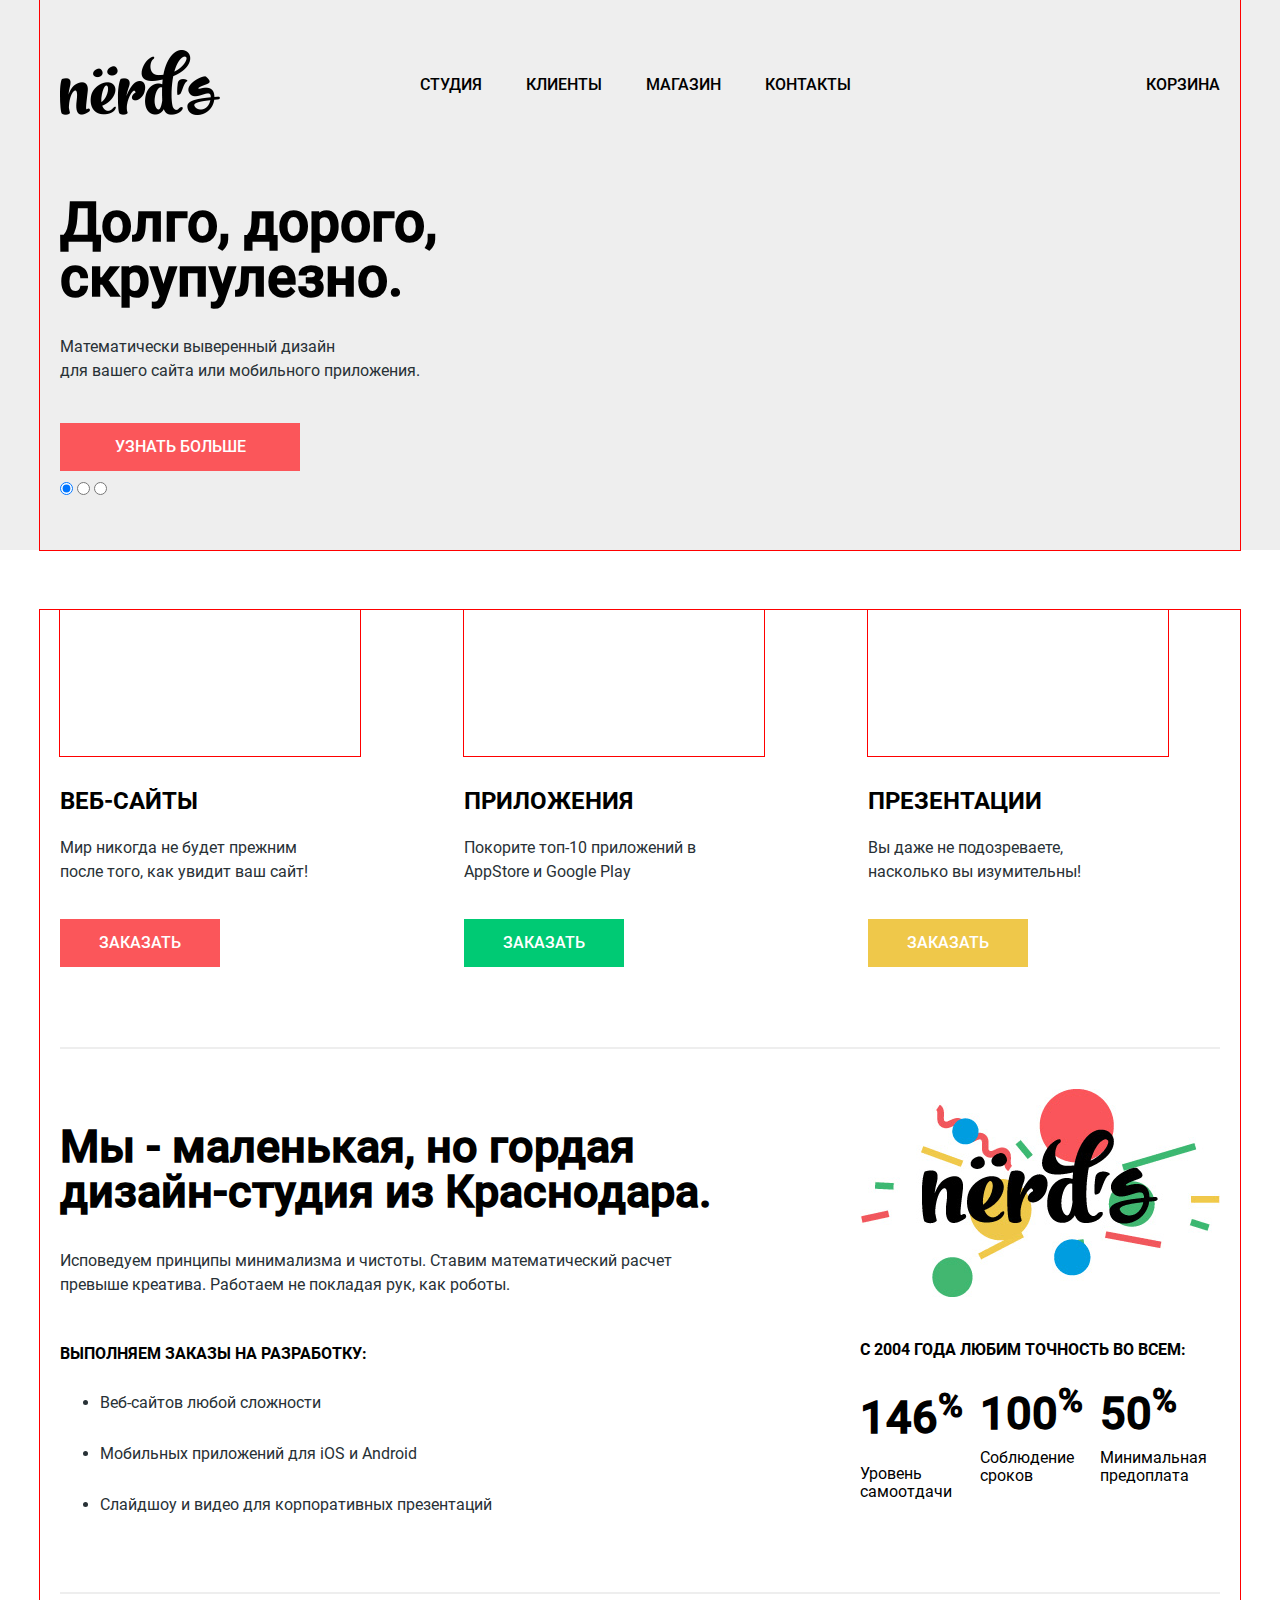
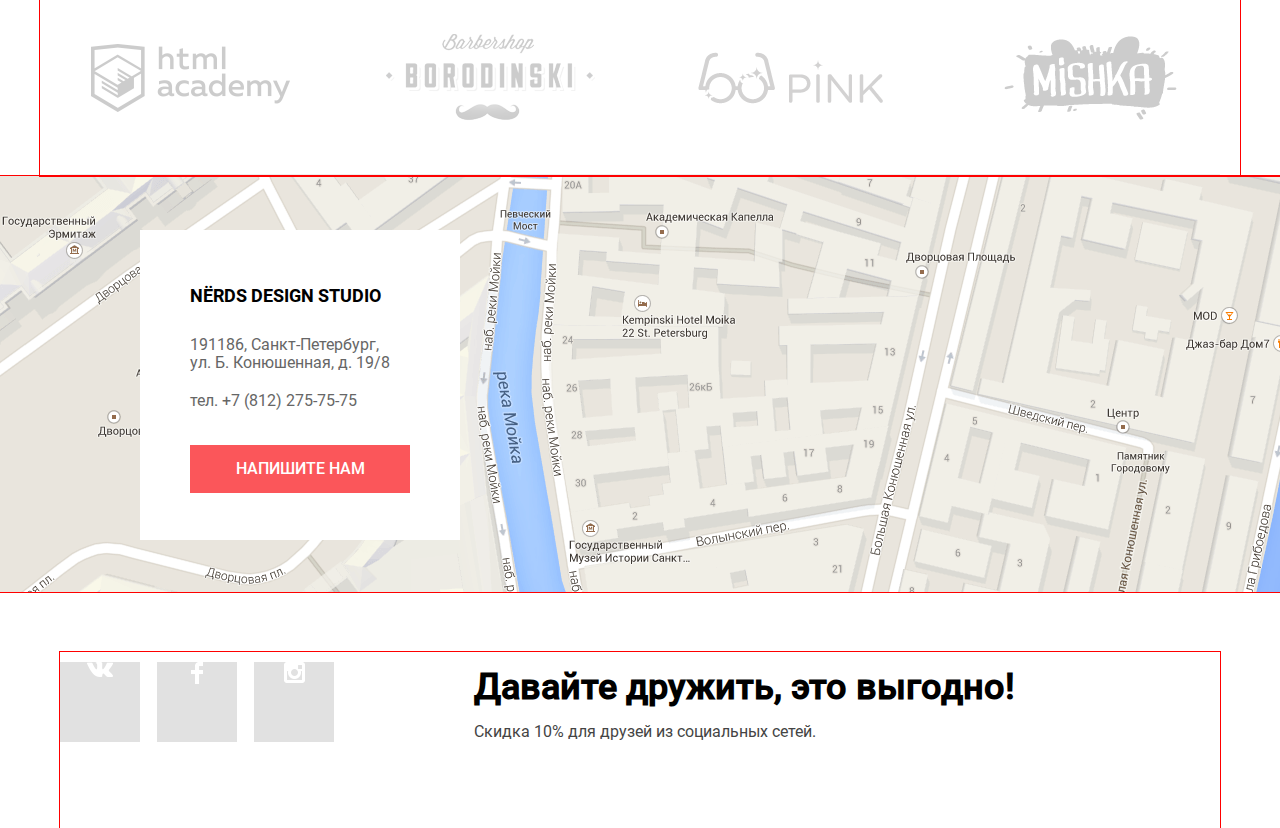
==== index.html @ b90c9522 "Normalize.css was added" ====
<!DOCTYPE html>
<html lang="ru">
    <head>
        <meta charset="UTF-8">
        <title>Nerds</title>
        <link href="css/normalize.css" rel="stylesheet">
        <link href="css/style.css" rel="stylesheet">
    </head>
    <body>
        <header>
            <div class="container">
                <div class="header-top clearfix">
                    <div class="main-page-link">
                        <a href="index.html" class="to-main-page">
                            <img src="img/nerds-logo.png" alt="Nerds" width="160" height="65">
                        </a>
                    </div>
                    <nav class="main-menu">
                        <ul>
                            <li>
                                <a href="#">Студия</a>
                            </li>
                            <li>
                                <a href="#">Клиенты</a>
                            </li>
                            <li>
                                <a href="catalog.html">Магазин</a>
                            </li>
                            <li>
                                <a href="#">Контакты</a>
                            </li>
                        </ul>
                    </nav>
                    <div class="basket">
                        <a href="#">Корзина</a>
                    </div>
                </div>
                <div class="promo-slide clearfix">
                    <div class="slide1">
                        <div class="slide-information">
                            <h1>Долго, дорого, скрупулезно.</h1>
                            <p class="slide-description">Математически выверенный дизайн<br>
                                для вашего сайта или мобильного приложения.</p>
                            <a class="btn btn-red" href="#">Узнать больше</a>
                        </div>
                        <div class="slide-image"></div>
                    </div>
                    <div class="slide2" style="display: none">
                        <div class="slide-information">
                            <h1>Любим математику как никто другой.</h1>
                            <p class="slide-description">Никакого креатива, только математические формулы для расчета
                                идеальных пропорций.</p>
                            <a class="btn btn-red" href="#">Узнать больше</a>
                        </div>
                        <div class="slide-image"></div>
                    </div>
                    <div class="slide3" style="display: none">
                        <div class="slide-information">
                            <h1>Только ночь, только хардкор</h1>
                            <p class="slide-description">Работать днем, как все? Мы против этого. Ближе к полуночи
                                работа только начинается.</p>
                            <a class="btn btn-red" href="#">Узнать больше</a>
                        </div>
                        <div class="slide-image"></div>
                    </div>
                    <div class="slider-toggler">
                        <input type="radio" id="slide1" checked>
                        <input type="radio" id="slide2">
                        <input type="radio" id="slide3">
                        <label for="slide1"></label>
                        <label for="slide2"></label>
                        <label for="slide3"></label>
                    </div>
                </div>
            </div>
        </header>
        <main>
            <div class="container">
                <section class="features">
                    <div class="feature-item">
                        <div class="feature-item-image"></div>
                        <h2>Веб-сайты</h2>
                        <p class="feature-item-description">Мир никогда не будет прежним<br>после того,
                            как увидит ваш сайт!</p>
                        <a class="btn btn-red" href="#">Заказать</a>
                    </div>
                    <div class="feature-item">
                        <div class="feature-item-image"></div>
                        <h2>Приложения</h2>
                        <p class="feature-item-description">Покорите топ-10 приложений в AppStore и Google Play</p>
                        <a class="btn btn-green" href="#">Заказать</a>
                    </div>
                    <div class="feature-item">
                        <div class="feature-item-image"></div>
                        <h2>Презентации</h2>
                        <p class="feature-item-description">Вы даже не подозреваете, <br>насколько вы изумительны!</p>
                        <a class="btn btn-yellow" href="#">Заказать</a>
                    </div>
                </section>
                <div class="about-us clearfix">
                    <div class="about-us-left">
                        <h1 class="about-us-main">Мы - маленькая, но гордая дизайн-студия из Краснодара.</h1>
                        <p class="about-us-features">Исповедуем принципы минимализма и чистоты.
                        Ставим математический расчет превыше креатива. Работаем не покладая рук, как роботы.</p>
                        <h3>Выполняем заказы на разработку:</h3>
                        <ul class="about-us-orders">
                            <li>Веб-сайтов любой сложности</li>
                            <li>Мобильных приложений для iOS и Android</li>
                            <li>Слайдшоу и видео для корпоративных презентаций</li>
                        </ul>
                    </div>
                    <div class="about-us-right">
                        <div class="about-us-logo">
                            <img src="img/nerds-illustration.png" width="360" height="208">
                        </div>
                        <h3>С 2004 года любим точность во всем:</h3>
                        <section class="about-us-stats">
                            <div class="about-us-power">
                                <h1>146<sup>%</sup></h1>
                                <p>Уровень самоотдачи</p>
                            </div
                            ><div class="about-us-due">
                                <h1>100<sup>%</sup></h1>
                                <p>Соблюдение сроков</p>
                            </div
                            ><div class="about-us-prepayment">
                                <h1>50<sup>%</sup></h1>
                                <p>Минимальная предоплата</p>
                            </div>
                        </section>
                    </div>
                </div>
                <div class="our-projects">
                    <div class="our-projects-item our-project-htmlacademy">
                        <a href="https://htmlacademy.ru"><img src="img/projects/logo-1.png" width="199" height="68"></a>
                    </div
                    ><div class="our-projects-item our-project-barbershop">
                        <a href="https://vidtv.github.io/barbershop/"><img src="img/projects/logo-2.png" width="209" height="87"></a>
                    </div
                    ><div class="our-projects-item our-project-pink">
                        <a href="#"><img src="img/projects/logo-3.png" width="185" height="52"></a>
                    </div
                    ><div class="our-projects-item our-project-mishka">
                        <a href="#"><img src="img/projects/logo-4.png" width="173" height="84"></a>
                    </div>
                </div>
            </div>
            <div class="contacts container">
                <div class="container">
                    <article class="contacts-list">
                        <h3>Nёrds design studio</h3>
                        <p class="contacts-address">191186, Санкт-Петербург, <br>ул. Б. Конюшенная, д. 19/8</p>
                        <p class="contacts-phone">тел. +7 (812) 275-75-75</p>
                        <a class="btn btn-red" href="#">Напишите нам</a>
                    </article>
                </div>
            </div>
        </main>
        <footer class="social-media clearfix container">
                <section class="social-media-buttons">
                    <a class="social-media-network social-vk" href="#"><img src="img/icons/vk-icon.png" width="26" height="15"></a>
                    <a class="social-media-network social-facebook" href="#"><img src="img/icons/fb-icon.png" width="12" height="22"></a>
                    <a class="social-media-network social-instagram" href="#"><img src="img/icons/insta-icon.png" width="21" height="21"></a>
                </section>
                <div class="social-media-friends">
                    <h1>Давайте дружить, это выгодно!</h1>
                    <p class="social-media-discount">Скидка 10% для друзей из социальных сетей.</p>
                </div>
        </footer>
        <!--  всплывающее окно с формой отправки обратной связи -->
        <div class="write-us-block" style="display: none;">
            <header class="clearfix">
                <h1>Напишите нам</h1>
                <div class="write-us-block-close"></div>
            </header>
            <form class="write-us-form">
                <div class="write-us-block-name">
                    <label for="name">Ваше имя:<br><input type="text" id="name" placeholder="Представьтесь, пожалуйста"></label>
                </div>
                <div class="write-us-block-email">
                    <label for="email">Ваш e-mail:<br><input type="text" id="email" placeholder="Для отправки ответа"></label>
                </div>
                <div class="write-us-block-text">
                    <label for="letter-text">Текст письма:<br><textarea id="letter-text" placeholder="В свободной форме" rows="6"></textarea></label>
                </div>
                <button type="submit" class="btn btn-red">Отправить</button>
            </form>
        </div>
    </body>
</html>
---- css/style.css ----
@font-face {
    src: url("../fonts/Roboto-Medium.ttf");
    font-family: "Roboto Medium";
}

@font-face {
    src: url("../fonts/Roboto-Regular.ttf");
    font-family: "Roboto Regular";
}

@font-face {
    src: url("../fonts/Roboto-Bold.ttf");
    font-family: "Roboto Bold";
}

.container {
    width: 1160px;
    padding: 0 20px;
    margin: 0 auto;
    outline: red 1px solid;
}

.clearfix::after {
    content: "";
    clear: both;
    display: table;
}

body {
    margin-top: 0;
}

header {
    background-color: #eeeeee;
}

a {
    text-transform: uppercase;
    font-family: "Roboto Medium";
    text-decoration: none;
}

h1 {
    font-family: "Roboto Medium";
}

h2, h3 {
    font-family: "Roboto Bold";
    text-transform: uppercase;
}

h3 {
    font-size: 16px;
    line-height: 24px;
}

.header-top {
    margin-bottom: 10px;
}

.main-page-link {
    min-height: 70px;
    float: left;
    margin-top: 50px;
    margin-right: 190px;
}

.main-menu {
    float: left;
    width: 650px;
    min-height: 30px;
    margin-top: 60px;
    padding: 10px;
}

.main-menu ul {
    padding: 0;
    margin: 0;
}

.main-menu li {
    list-style-type: none;
    display: inline-block;
    margin-right: 40px;
}

.basket {
    float: right;
    width: 120px;
    min-height: 30px;
    margin-top: 60px;
    padding: 10px;
    padding-right: 0;
    text-align: right;

}

.main-menu li a,
.basket a {
    font-size: 16px;
    line-height: 30px;
    color: black;
}

.promo-slide h1 {
    font-size: 55px;
    line-height: 55px;
}

.slide-information {
    float: left;
    min-height: 270px;
    width: 400px;
    margin-top: 55px;
    padding: 10px;
    padding-left: 0;
}

.slide-information h1 {
    margin-top: 0;
    margin-bottom: 20px;
}

.slide-description {
    padding: 10px;
    padding-left: 0;
    margin-bottom: 30px;
}

.slide-image {
    float: right;
    width: 750px;
    min-height: 420px;
}

.promo-slide .slide-description,
.feature-item-description,
.about-us-features,
.about-us-orders li {
    font-family: "Roboto Regular";
    font-size: 16px;
    line-height: 24px;
    color: #283136;
}

.btn {
    color: white;
    font-size: 16px;
    line-height: 18px;
    text-align: center;
    text-transform: uppercase;
    font-family: "Roboto Medium";
    display: inline-block;
    padding: 15px;
}

.slide-information .btn {
    width: 210px;
    text-align: center;
}

.features {
    margin-top: 60px;
    border-bottom: 2px #eeeeee solid;
}

.feature-item {
    display: inline-block;
    margin-right: 100px;
    width: 300px;
}

.feature-item:last-child {
    margin-right: 0;
}

.feature-item-image {
    width: 300px;
    height: 146px;
    outline: 1px red solid;
}

.feature-item h2 {
    margin-top: 30px;
    margin-bottom: 20px;
}

.feature-item-description {
    margin-bottom: 35px;
}

.feature-item .btn {
    width: 130px;
    margin-bottom: 80px;
}

.about-us {
    padding-bottom: 65px;
    border-bottom: 2px #eeeeee solid;
}

.about-us-left {
    float: left;
    width: 660px;
    padding: 10px 0;
}

.about-us-left h1 {
    margin-top: 65px;
    margin-bottom: 35px;
}

.about-us-left h3 {
    margin-bottom: 25px;
}

.about-us-features {
    margin-bottom: 45px;
}

.about-us-orders li {
    margin-bottom: 27px;
}

.about-us-orders li:last-child,
.about-us-orders {
    margin-bottom: 0;
}

.about-us-right {
    float: right;
    margin-top: 40px;
    width: 360px;
}

.about-us-right h3 {
    margin-top: 37px;
}

.about-us-stats div {
    display: inline-block;
    vertical-align: top;
    width: 120px;
}

.about-us-power h1 {
    margin-top: 35px;
    margin-bottom: 42px;
}

.about-us-stats p {
    margin-bottom: 0;
}

.our-projects {
    padding: 40px 0;
    min-height: 100px;
    border-bottom: 2px #eeeeee solid;
}

.our-projects-item {
    display: inline-block;
    text-align: center;
    vertical-align: middle;
    width: 260px;
    margin-right: 40px;
}

.our-projects-item:last-child {
    margin-right: 0;
}

.our-projects-item a {
    margin: 0 auto;
}

.contacts {
    height: 416px;
    background-image: url("../img/map.png");
}

.contacts.container {
    width: 1440px;
    margin: 0 auto 60px;
    padding: 0;
}

.contacts-list {
    float: left;
    background-color: white;
    width: 220px;
    margin-top: 54px;
    padding: 51px 50px 47px;
}

.contacts-list h3 {
    margin-top: 0;
    margin-bottom: 25px;
}

.contacts-address {
    margin-bottom: 20px;
}

.contacts-phone {
    margin-bottom: 35px;
}

.contacts-list .btn {
    width: 190px;
}

footer.container {
    padding: 10px 0;
}

footer h1 {
    font-family: "Roboto Medium";
    font-size: 36px;
    line-height: 36px;
}

.social-media-buttons {
    float: left;
}

.social-media-buttons a {
    background-color: #e1e1e1;
    display: inline-block;
    width: 80px;
    height: 80px;
    margin-right: 13px;
    text-align: center;
    vertical-align: top;
}

.social-media-buttons a:last-child {
    margin-right: 0;
}

.social-media-friends {
    float: left;
    margin-left: 140px;
}

.social-media-friends h1 {
    margin-top: 7px;
    margin-bottom: 10px;
}

.social-media-discount {
    font-family: "Roboto Regular";
    font-size: 16px;
    line-height: 22px;
    color: #444444;
    margin-bottom: 75px;
}

.write-us-block {
    outline: 1px black solid;
    margin: 0 auto;
    width: 760px;
    height: 510px;
    padding: 70px 100px 10px;
}

.write-us-block header {
    background-color: white;
}

.write-us-block h1 {
    float: left;
    margin-top: 0;
}

.write-us-block-close {
    float: right;
    width: 21px;
    height: 21px;
    margin-top: 7px;
    outline: 1px red solid;
}

.write-us-block-name,
.write-us-block-email {
    display: inline-block;
    width: 360px;
}

.write-us-block-name {
    margin-right: 36px;
    margin-bottom: 35px;
}

.write-us-block input,
.write-us-block textarea {
    margin-top: 13px;
}

.write-us-block textarea {
    width: 760px;
    max-height: 114px;
}

.write-us-block-name input,
.write-us-block-email input {
    width: 328px;
    height: 14px;
    padding: 15px 13px;
}

.write-us-block-text {
    margin-bottom: 47px;
}

.write-us-block .btn {
    width: 230px;
    margin-bottom: 74px;
}

.write-us-block form {
    height: 360px;
}

.our-shop {
    line-height: 55px;
    font-size: 55px;
    text-align: center;
    margin-top: 80px;
    margin-bottom: 110px;
}

.our-shop-search {
    float: left;
    width: 260px;
}

.our-shop-search-results {
    float: right;
    width: 760px;
}

.search-value-filter h3,
.our-shop-search-results h3 {
    margin: 57px 0;
}

.search-slider {
    height: 80px;
    background-color: #eeeeee;
    margin-bottom: 14px;
}

.our-shop-search-filters input {
    width: 52px;
    padding: 12px;
    margin-left: 11px;
    margin-right: 23px;
}

input#value-before {
    margin-right: 0;
}

.search-value-filter {
    margin-bottom: 56px;
}

.search-grid-filter {
    margin-bottom: 30px;
}

.search-grid-filter label,
.search-features-filter label {
    display: inline-block;
}

.search-grid-filter h3,
.search-grid-filter label,
.search-features-filter label {
    margin-bottom: 20px;
}

.search-features-filter {
    margin-bottom: 25px;
}

.our-shop-search-filters button {
    width: 100%;
}

.sort h3 {
    float: left;
}

.sort-parameters {
    float: right;
    margin-top: 57px;
}

.sort-parameters a {
    display: inline-block;
}

.sort-parameter {
    margin-right: 25px;
}

.sort-by-name {
    margin-right: 45px;
}

.sort-order {
    width: 11px;
    height: 10px;
    outline: 1px solid black;
}

.sort-by-desc {
    margin-right: 18px;
}

.our-shop-landings {
    margin-bottom: 27px;
}

.our-shop-landings-item {
    width: 360px;
    display: inline-block;
    margin-right: 40px;
    margin-bottom: 33px;
}

.our-shop-landings-item:nth-child(2n) {
    margin-right: 0;
}

.landing-header {
    height: 40px;
    background-color: #e9e9e9;
}

.landing-view-details {
    display: none;
    height: 230px;
    background-color: #eeeeee;
}

h3.landing-name,
p.landing-info,
.landing-view-details .btn {
    width: 240px;
    margin: 0 auto 20px;
    text-align: center;
}

.landing-view-details .btn {
    width: 200px;
    display: block;
}

.landing-name {
    padding-top: 30px;
}

p.landing-info {
    margin-bottom: 30px;
    color: #666666;
}

.search-paging {
    margin-bottom: 60px;
}

.page-link {
    padding: 16px 18px;
    display: inline-block;
    margin-right: 10px;
}

.btn-red {
    background-color: #fb565a;
}

.btn-green {
    background-color: #00ca74;
}

.btn-yellow {
    background-color: #efc84a;
}

.btn-grey {
    color: #000;
    background-color: #eeeeee;
}

.feature-item h2 {
    font-size: 24px;
    line-height: 30px;
}

.about-us h1 {
    font-size: 45px;
    line-height: 45px;
}

.about-us h3 {
    font-size: 16px;
    line-height: 24px;
}

.about-us-stats h1 {
    font-size: 45px;
    line-height: 10px;
}

.about-us-stats p {
    font-family: "Roboto Regular";
    font-size: 16px;
    line-height: 18px;
}

.contacts h3 {
    font-size: 18px;
    line-height: 30px;
}

.contacts-address,
.contacts-phone {
    font-family: "Roboto Regular";
    font-size: 16px;
    line-height: 18px;
    color: #666666;
}

.our-shop-search h3 {
    font-size: 18px;
    line-height: 30px;
}

.our-shop-search label,
.our-shop-search input {
    color: #283136;
    font-family: "Roboto Regular";
    font-size: 16px;
    line-height: 20px;
}

.search-value-filter label {
    line-height: 22px;
    text-transform: uppercase;
}

.our-shop-search-results h3 {
    font-size: 18px;
    line-height: 18px;
}

.sort-parameter {
    font-family: "Roboto Regular";
    font-size: 14px;
    line-height: 18px;
    color: #cacaca;
}

.sort-current {
    color: #000;
}

.landing-view-details h3 {
    font-size: 18px;
    line-height: 30px;
}

.landing-info {
    font-family: "Roboto Regular";
    font-size: 16px;
    line-height: 18px;
}

.page-link {
    color: black;
    background-color: #eeeeee;
}

.page-current {
    background-color: white;
}

.write-us-block h1 {
    font-size: 45px;
    line-height: 45px;
}

.write-us-block label,
.write-us-block input,
.write-us-block textarea {
    font-size: 16px;
    line-height: 18px;
}

.write-us-block label {
    font-family: "Roboto Bold";
    color: black;
}

.write-us-block input {
    font-family: "Roboto Regular";
}

.write-us-block input::placeholder,
.write-us-block textarea::placeholder {
    font-family: "Roboto Regular";
    color: #b1b1b1;
}
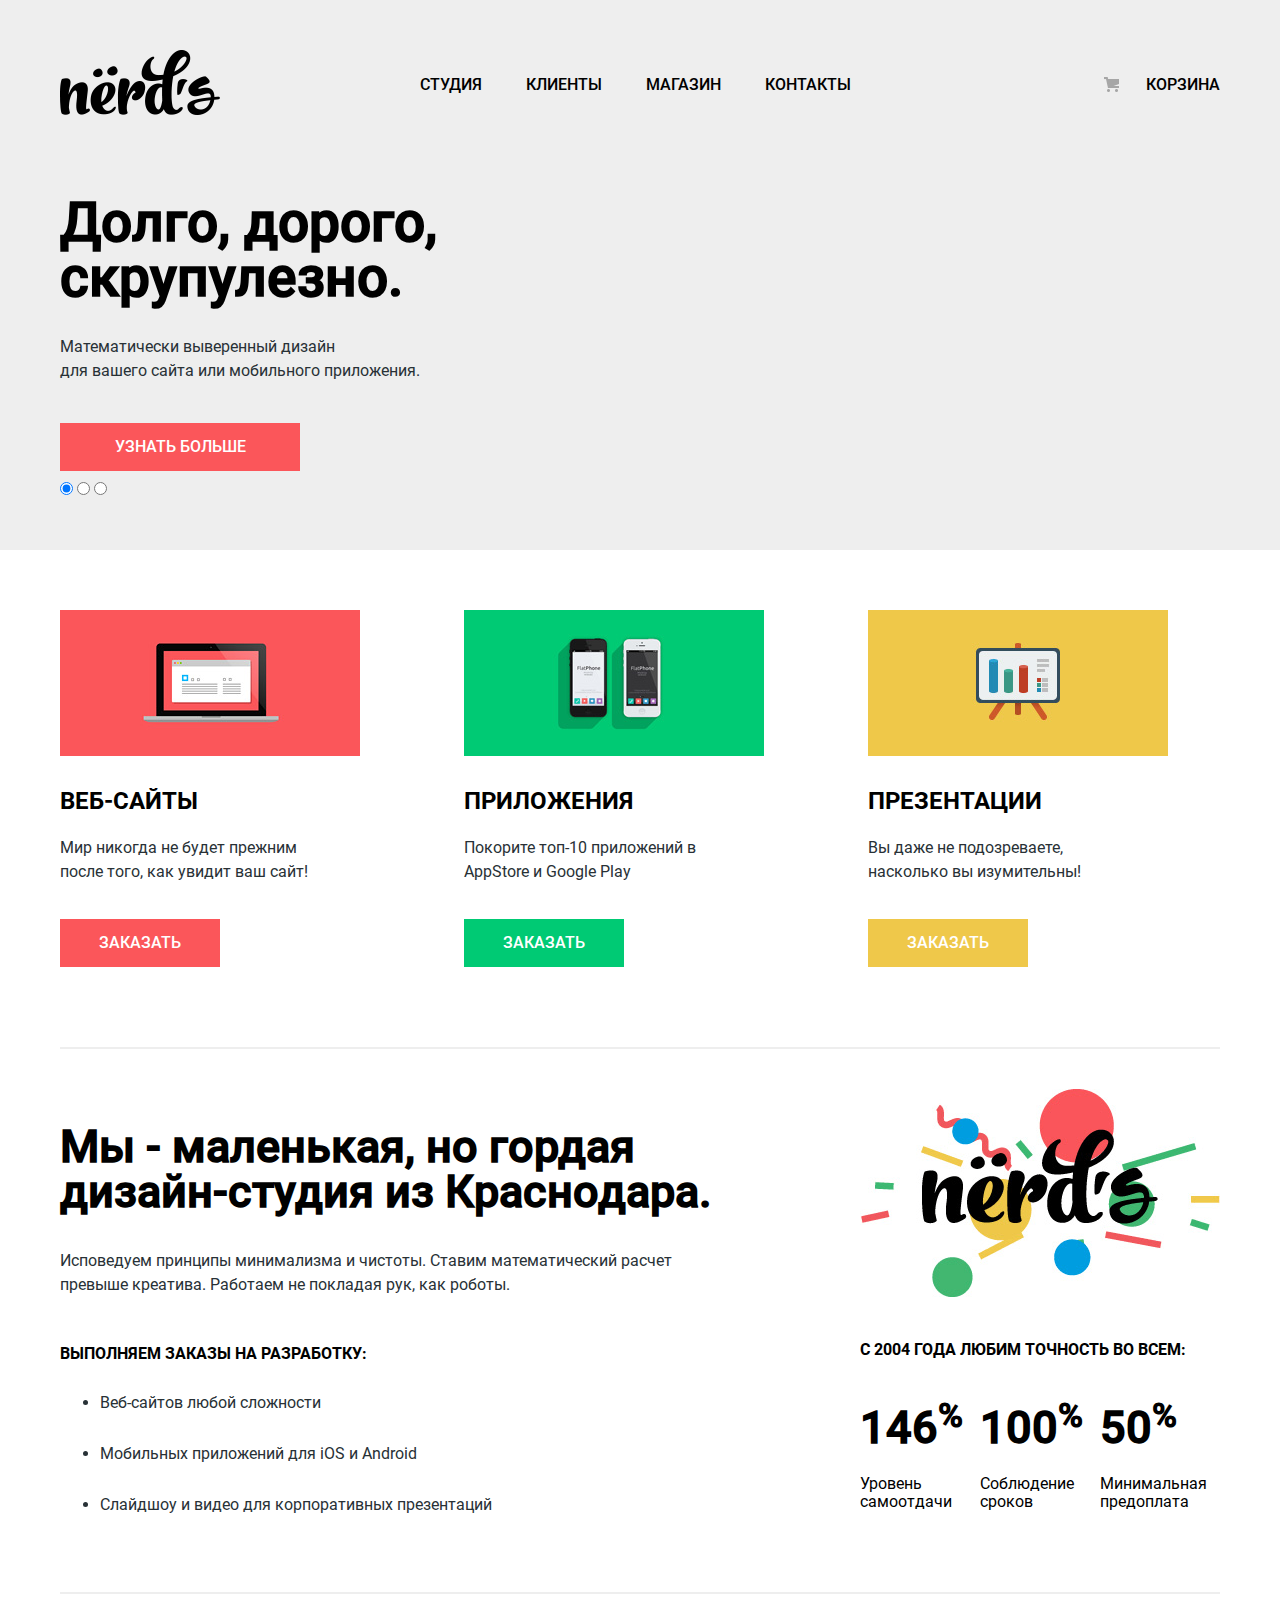
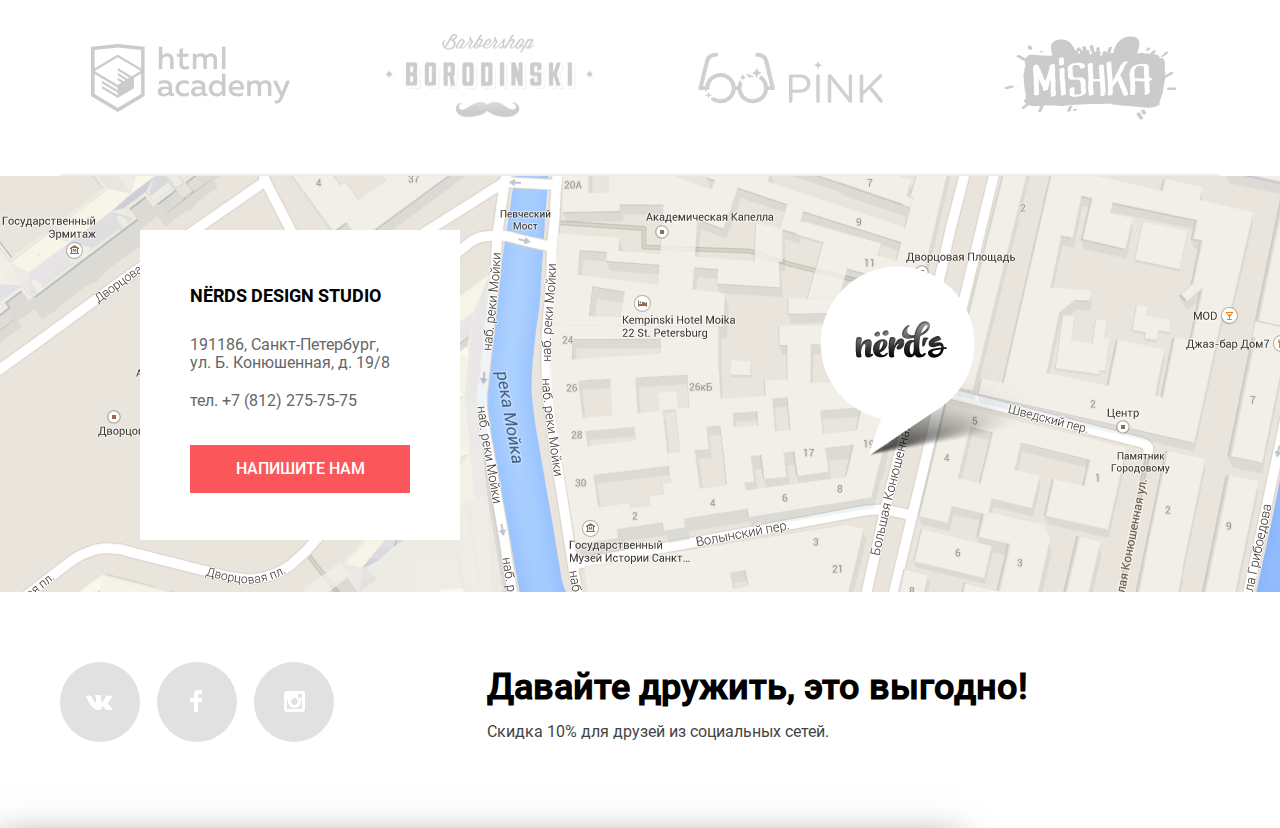
==== commit 88b86f1c: "Decorate elements of index page were added" ====
--- a/index.html
+++ b/index.html
@@ -78,20 +78,20 @@
             <div class="container">
                 <section class="features">
                     <div class="feature-item">
-                        <div class="feature-item-image"></div>
+                        <div class="feature-item-image feature-websites"></div>
                         <h2>Веб-сайты</h2>
                         <p class="feature-item-description">Мир никогда не будет прежним<br>после того,
                             как увидит ваш сайт!</p>
                         <a class="btn btn-red" href="#">Заказать</a>
                     </div>
                     <div class="feature-item">
-                        <div class="feature-item-image"></div>
+                        <div class="feature-item-image feature-apps"></div>
                         <h2>Приложения</h2>
                         <p class="feature-item-description">Покорите топ-10 приложений в AppStore и Google Play</p>
                         <a class="btn btn-green" href="#">Заказать</a>
                     </div>
                     <div class="feature-item">
-                        <div class="feature-item-image"></div>
+                        <div class="feature-item-image feature-presentations"></div>
                         <h2>Презентации</h2>
                         <p class="feature-item-description">Вы даже не подозреваете, <br>насколько вы изумительны!</p>
                         <a class="btn btn-yellow" href="#">Заказать</a>
@@ -158,9 +158,15 @@
         </main>
         <footer class="social-media clearfix container">
                 <section class="social-media-buttons">
-                    <a class="social-media-network social-vk" href="#"><img src="img/icons/vk-icon.png" width="26" height="15"></a>
-                    <a class="social-media-network social-facebook" href="#"><img src="img/icons/fb-icon.png" width="12" height="22"></a>
-                    <a class="social-media-network social-instagram" href="#"><img src="img/icons/insta-icon.png" width="21" height="21"></a>
+                    <div class="social-media-network">
+                        <a class="social-vk" href="#"></a>
+                    </div>
+                   <div class="social-media-network">
+                       <a class="social-facebook" href="#"></a>
+                   </div>
+                    <div class="social-media-network">
+                        <a class="social-instagram" href="#"></a>
+                    </div>
                 </section>
                 <div class="social-media-friends">
                     <h1>Давайте дружить, это выгодно!</h1>
@@ -168,7 +174,7 @@
                 </div>
         </footer>
         <!--  всплывающее окно с формой отправки обратной связи -->
-        <div class="write-us-block" style="display: none;">
+        <div class="write-us-block">
             <header class="clearfix">
                 <h1>Напишите нам</h1>
                 <div class="write-us-block-close"></div>
--- a/css/style.css
+++ b/css/style.css
@@ -17,7 +17,6 @@
     width: 1160px;
     padding: 0 20px;
     margin: 0 auto;
-    outline: red 1px solid;
 }
 
 .clearfix::after {
@@ -84,7 +83,22 @@
     margin-right: 40px;
 }
 
+.main-menu a:hover,
+.basket a:hover {
+    color: #fb565a;
+}
+
+.main-menu a:active,
+.basket a:active {
+    color: rgba(0,0,0,0.3);
+}
+
+.main-menu li.link-current {
+    border-bottom: 2px #fb565a solid;
+}
+
 .basket {
+    position: relative;
     float: right;
     width: 120px;
     min-height: 30px;
@@ -92,7 +106,16 @@
     padding: 10px;
     padding-right: 0;
     text-align: right;
-
+}
+
+.basket::before {
+    content: "";
+    position: absolute;
+    left: 14px;
+    top: 17px;
+    background: url(../img/spritesheet.png) -5px -5px;
+    width: 15px;
+    height: 15px;
 }
 
 .main-menu li a,
@@ -177,7 +200,18 @@
 .feature-item-image {
     width: 300px;
     height: 146px;
-    outline: 1px red solid;
+}
+
+.feature-websites {
+    background-image: url("../img/illustration-1.png");
+}
+
+.feature-apps {
+    background-image: url("../img/illustration-2.png");
+}
+
+.feature-presentations {
+    background-image: url("../img/illustration-3.png");
 }
 
 .feature-item h2 {
@@ -243,8 +277,8 @@
     width: 120px;
 }
 
-.about-us-power h1 {
-    margin-top: 35px;
+.about-us-stats h1 {
+    margin-top: 45px;
     margin-bottom: 42px;
 }
 
@@ -264,6 +298,15 @@
     vertical-align: middle;
     width: 260px;
     margin-right: 40px;
+    opacity: 0.2;
+}
+
+.our-projects-item:hover {
+    opacity: 1;
+}
+
+.our-projects-item:active {
+    opacity: 0.1;
 }
 
 .our-projects-item:last-child {
@@ -275,8 +318,19 @@
 }
 
 .contacts {
+    position: relative;
     height: 416px;
     background-image: url("../img/map.png");
+}
+
+.contacts::before {
+    width: 231px;
+    height: 190px;
+    left: 820px;
+    top: 90px;
+    position: absolute;
+    content: "";
+    background-image: url("../img/map-marker.png");
 }
 
 .contacts.container {
@@ -324,14 +378,56 @@
     float: left;
 }
 
-.social-media-buttons a {
+.social-media-network {
     background-color: #e1e1e1;
     display: inline-block;
     width: 80px;
     height: 80px;
     margin-right: 13px;
     text-align: center;
-    vertical-align: top;
+    vertical-align: middle;
+    border-radius: 40px;
+}
+
+.social-media-network a {
+    display: block;
+    background: url("../img/spritesheet.png");
+}
+
+.social-media-network:hover {
+    background-color: #e74246;
+}
+
+.social-media-network:active {
+    background-color: #d7373b;
+}
+
+.social-media-network:active a {
+    opacity: 0.3;
+}
+
+a.social-vk {
+    width: 26px;
+    height: 15px;
+    background-position: -5px -75px;
+    margin-left: 26px;
+    margin-top: 33px;
+}
+
+a.social-facebook {
+    width: 12px;
+    height: 22px;
+    background-position: -36px -38px;
+    margin-top: 28px;
+    margin-left: 33px;
+}
+
+a.social-instagram {
+    width: 21px;
+    height: 21px;
+    background-position: -58px -38px;
+    margin-left: 30px;
+    margin-top: 29px;
 }
 
 .social-media-buttons a:last-child {
@@ -357,11 +453,13 @@
 }
 
 .write-us-block {
-    outline: 1px black solid;
-    margin: 0 auto;
+    z-index: 1000;
+    position: fixed;
+    margin: auto;
     width: 760px;
     height: 510px;
     padding: 70px 100px 10px;
+    box-shadow: 0 20px 40px rgba(0,0,0,0.75);
 }
 
 .write-us-block header {
@@ -374,11 +472,21 @@
 }
 
 .write-us-block-close {
+    background: url("../img/spritesheet.png") -5px -38px;
     float: right;
     width: 21px;
     height: 21px;
     margin-top: 7px;
-    outline: 1px red solid;
+    cursor: pointer;
+    opacity: 0.3;
+}
+
+.write-us-block-close:hover {
+    opacity: 1;
+}
+
+.write-us-block-close:active {
+    opacity: 0.1;
 }
 
 .write-us-block-name,
@@ -395,11 +503,37 @@
 .write-us-block input,
 .write-us-block textarea {
     margin-top: 13px;
+    border: 2px solid #d7dcde;
+    border-radius: 2px;
+    outline: none;
+}
+
+.write-us-block input[placeholder],
+.write-us-block textarea[placeholder] {
+    color: #444444;
+}
+
+.write-us-block input:hover,
+.write-us-block textarea:hover {
+    border-color: #b4b9bb;
+}
+
+.write-us-block input.invalid,
+.write-us-block textarea.invalid {
+    border-color: #e74246;
+    color: #e74246;
+}
+
+.write-us-block input:focus,
+.write-us-block textarea:focus {
+    border-color: black;
+    color: #000;
 }
 
 .write-us-block textarea {
-    width: 760px;
-    max-height: 114px;
+    width: 730px;
+    max-height: 84px;
+    padding: 15px;
 }
 
 .write-us-block-name input,
@@ -416,6 +550,9 @@
 .write-us-block .btn {
     width: 230px;
     margin-bottom: 74px;
+    border: none;
+    border-radius: 2px;
+    cursor: pointer;
 }
 
 .write-us-block form {
@@ -578,16 +715,44 @@
     margin-right: 10px;
 }
 
+.btn:active {
+    color: rgba(255,255,255,0.3);
+}
+
 .btn-red {
     background-color: #fb565a;
 }
 
+.btn-red:hover {
+    background-color: #e74246;
+}
+
+.btn-red:active {
+    background-color: #d7373b;
+}
+
 .btn-green {
     background-color: #00ca74;
 }
 
+.btn-green:hover {
+    background-color: #00bc6c;
+}
+
+.btn-green:active {
+    background-color: #00aa62;
+}
+
 .btn-yellow {
     background-color: #efc84a;
+}
+
+.btn-yellow:hover {
+    background-color: #eab534;
+}
+
+.btn-yellow:active {
+    background-color: #e5a722;
 }
 
 .btn-grey {
@@ -705,7 +870,8 @@
     color: black;
 }
 
-.write-us-block input {
+.write-us-block input,
+.write-us-block textarea {
     font-family: "Roboto Regular";
 }
 
@@ -715,8 +881,18 @@
     color: #b1b1b1;
 }
 
-
-
-
-
-
+.to-main-page img:hover {
+    opacity: 0.8;
+}
+
+.to-main-page img:active {
+    opacity: 0.3;
+}
+
+
+
+
+
+
+
+
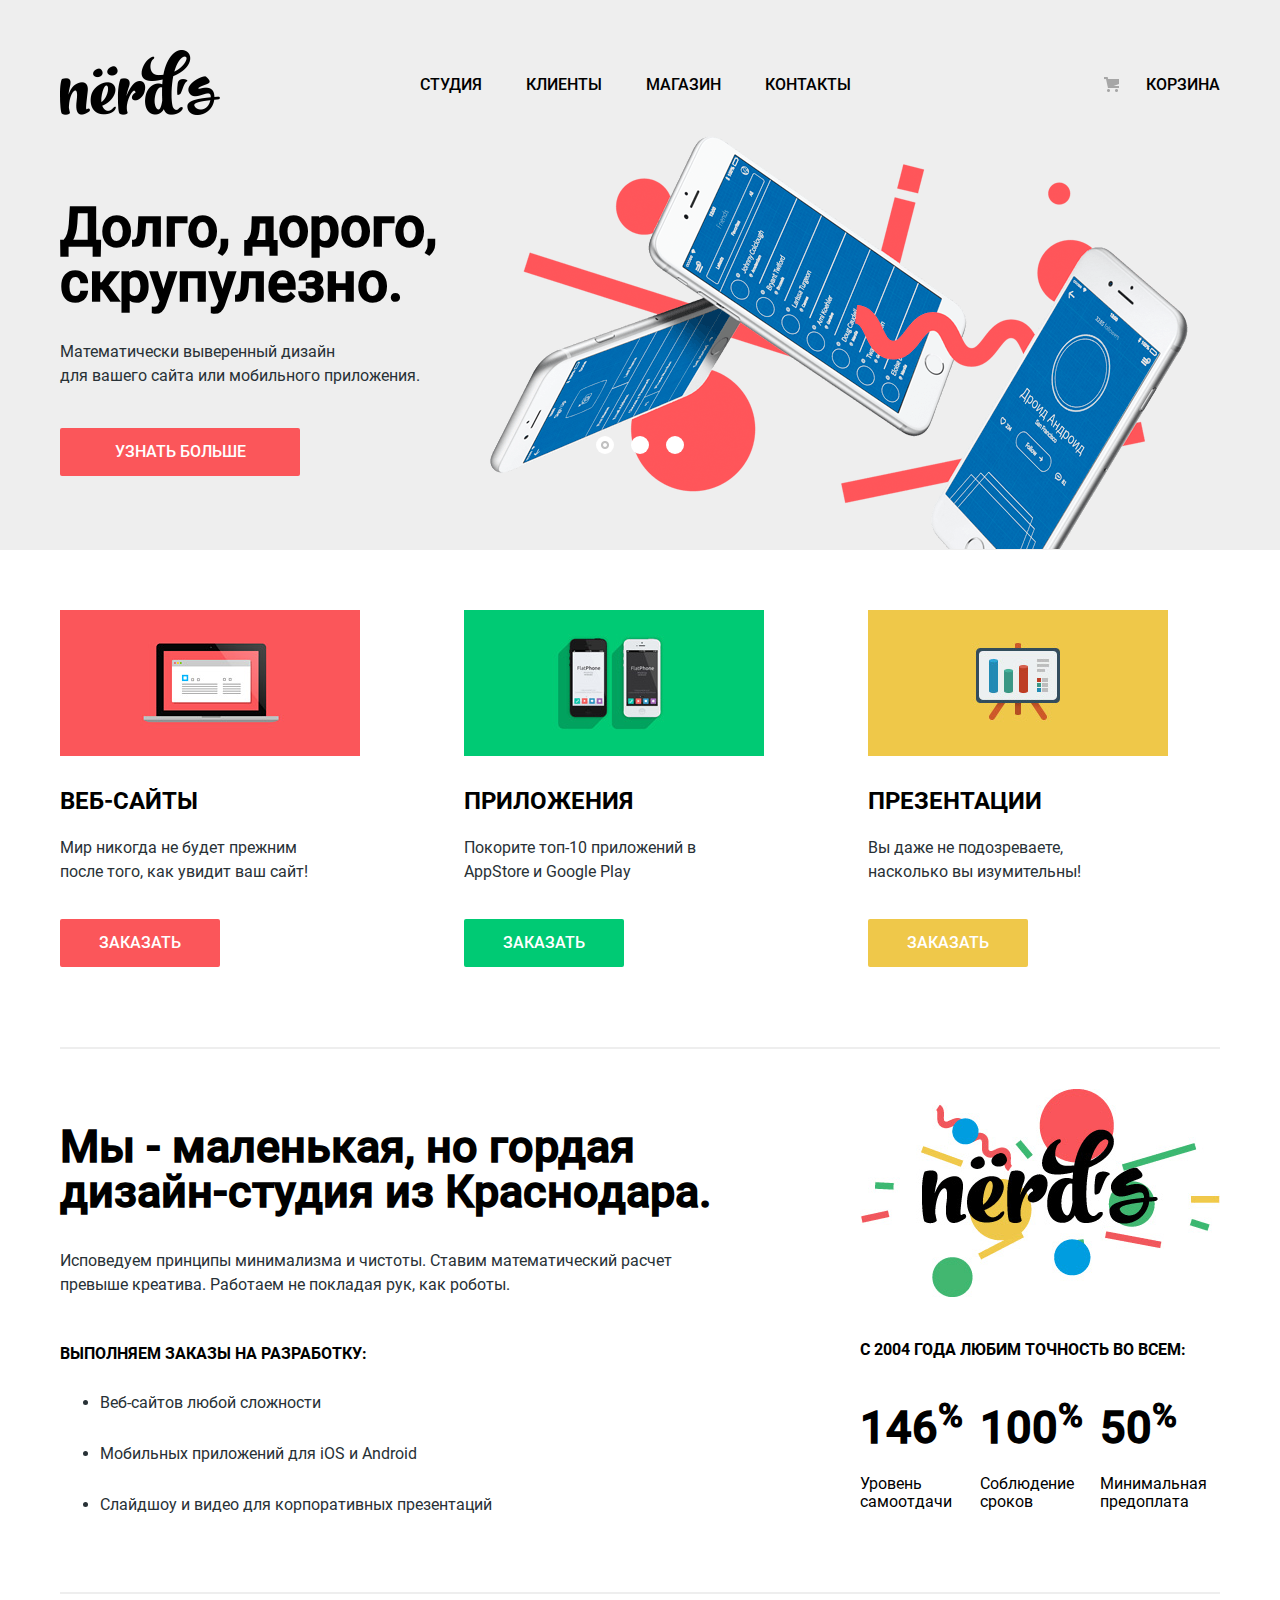
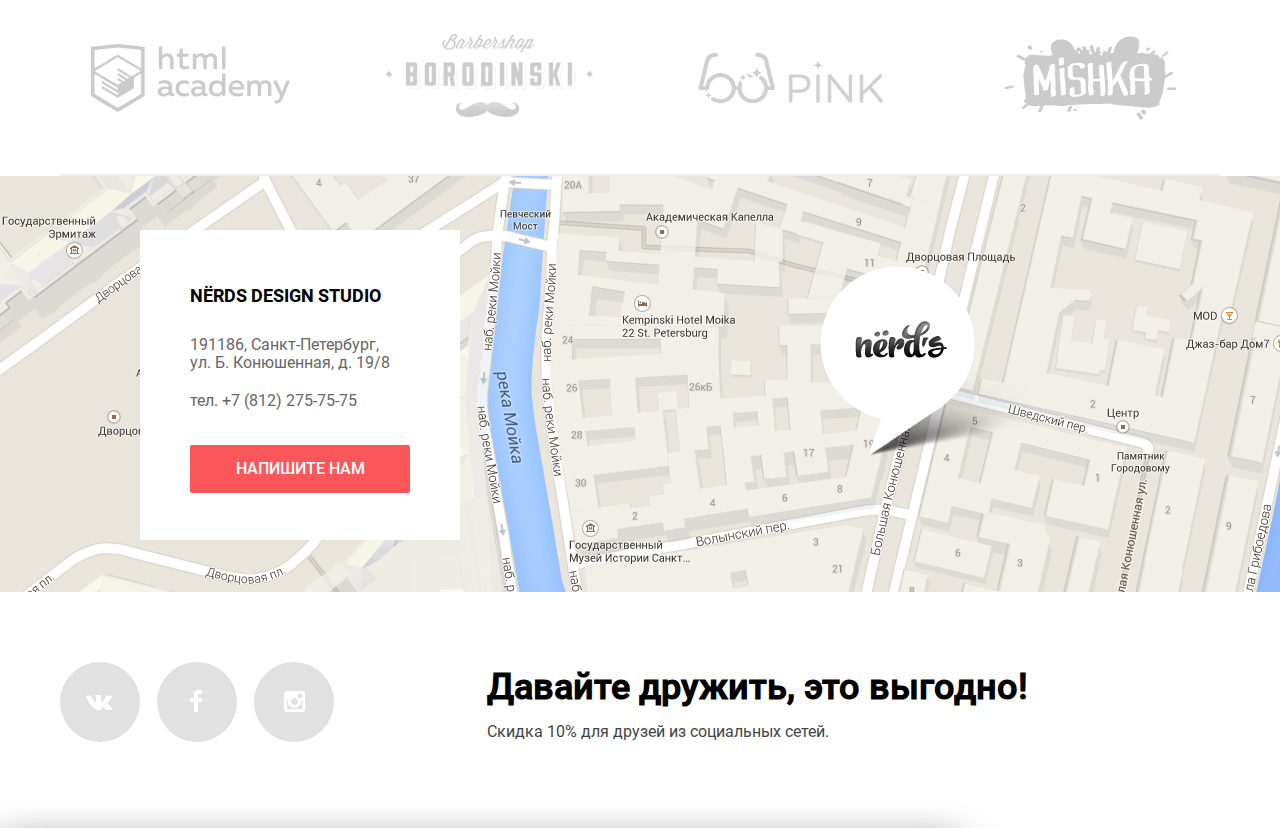
==== commit 9d34cfcf: "Slider on index page was marked up" ====
--- a/index.html
+++ b/index.html
@@ -35,41 +35,40 @@
                         <a href="#">Корзина</a>
                     </div>
                 </div>
-                <div class="promo-slide clearfix">
-                    <div class="slide1">
-                        <div class="slide-information">
+                <div class="slider">
+                    <input type="radio" id="slide1" name="slide" checked>
+                    <input type="radio" id="slide2" name="slide">
+                    <input type="radio" id="slide3" name="slide">
+                    <div class="slider-toggler">
+                        <label for="slide1"></label>
+                        <label for="slide2"></label>
+                        <label for="slide3"></label>
+                    </div>
+                    <div class="slides">
+                        <div class="slide slide1">
                             <h1>Долго, дорого, скрупулезно.</h1>
                             <p class="slide-description">Математически выверенный дизайн<br>
                                 для вашего сайта или мобильного приложения.</p>
                             <a class="btn btn-red" href="#">Узнать больше</a>
                         </div>
-                        <div class="slide-image"></div>
-                    </div>
-                    <div class="slide2" style="display: none">
-                        <div class="slide-information">
-                            <h1>Любим математику как никто другой.</h1>
-                            <p class="slide-description">Никакого креатива, только математические формулы для расчета
-                                идеальных пропорций.</p>
-                            <a class="btn btn-red" href="#">Узнать больше</a>
+                        <div class="slide slide2">
+                            <div class="slide-information">
+                                <h1>Любим математику как никто другой</h1>
+                                <p class="slide-description">Никакого креатива, только математические формулы для
+                                    расчета
+                                    идеальных пропорций.</p>
+                                <a class="btn btn-red" href="#">Узнать больше</a>
+                            </div>
                         </div>
-                        <div class="slide-image"></div>
-                    </div>
-                    <div class="slide3" style="display: none">
-                        <div class="slide-information">
-                            <h1>Только ночь, только хардкор</h1>
-                            <p class="slide-description">Работать днем, как все? Мы против этого. Ближе к полуночи
-                                работа только начинается.</p>
-                            <a class="btn btn-red" href="#">Узнать больше</a>
+                        <div class="slide slide3">
+                            <div class="slide-information">
+                                <h1>Только ночь, только хардкор</h1>
+                                <p class="slide-description">Работать днем, как все? Мы против этого. <br>Ближе к
+                                    полуночи
+                                    работа только начинается.</p>
+                                <a class="btn btn-red" href="#">Узнать больше</a>
+                            </div>
                         </div>
-                        <div class="slide-image"></div>
-                    </div>
-                    <div class="slider-toggler">
-                        <input type="radio" id="slide1" checked>
-                        <input type="radio" id="slide2">
-                        <input type="radio" id="slide3">
-                        <label for="slide1"></label>
-                        <label for="slide2"></label>
-                        <label for="slide3"></label>
                     </div>
                 </div>
             </div>
--- a/css/style.css
+++ b/css/style.css
@@ -33,6 +33,10 @@
     background-color: #eeeeee;
 }
 
+header .container {
+    position: relative;
+}
+
 a {
     text-transform: uppercase;
     font-family: "Roboto Medium";
@@ -51,10 +55,6 @@
 h3 {
     font-size: 16px;
     line-height: 24px;
-}
-
-.header-top {
-    margin-bottom: 10px;
 }
 
 .main-page-link {
@@ -106,6 +106,7 @@
     padding: 10px;
     padding-right: 0;
     text-align: right;
+    cursor: pointer;
 }
 
 .basket::before {
@@ -125,21 +126,48 @@
     color: black;
 }
 
-.promo-slide h1 {
+.slider {
+    position: relative;
+    width: 100%;
+    height: 430px;
+}
+
+.slides {
+    position: relative;
+}
+
+.slides h1 {
     font-size: 55px;
     line-height: 55px;
 }
 
-.slide-information {
-    float: left;
-    min-height: 270px;
-    width: 400px;
-    margin-top: 55px;
-    padding: 10px;
+.slide1 {
+    display: block;
+    background: url("../img/slide1.png") no-repeat 430px 16px;
+}
+
+.slide2 {
+    background: url("../img/slide2.png") no-repeat 495px 1px;
+}
+
+.slide3 {
+    background: url("../img/slide3.png") no-repeat 400px 18px;
+}
+
+.slide {
+    padding-top: 80px;
+    padding-bottom: 80px;
+    position: absolute;
+    top: 0;
+    left: 0;
+    width: 100%;
+    padding-right: 10px;
     padding-left: 0;
-}
-
-.slide-information h1 {
+    display: none;
+}
+
+.slide h1 {
+    width: 520px;
     margin-top: 0;
     margin-bottom: 20px;
 }
@@ -147,16 +175,63 @@
 .slide-description {
     padding: 10px;
     padding-left: 0;
+    width: 420px;
     margin-bottom: 30px;
 }
 
-.slide-image {
-    float: right;
-    width: 750px;
-    min-height: 420px;
-}
-
-.promo-slide .slide-description,
+.slider-toggler {
+    display: block;
+    position: absolute;
+    bottom: 114px;
+    left: 536px;
+    z-index: 100;
+}
+
+.slider input {
+    display: none;
+}
+
+.slider-toggler label {
+    position: absolute;
+    cursor: pointer;
+    display: inline-block;
+    width: 18px;
+    height: 18px;
+    background: white;
+    border-radius: 9px;
+}
+
+.slider #slide1:checked ~ .slider-toggler label[for="slide1"],
+.slider #slide2:checked ~ .slider-toggler label[for="slide2"],
+.slider #slide3:checked ~ .slider-toggler label[for="slide3"] {
+    background: white url("../img/active-button.png") center no-repeat;
+}
+
+.slider input#slide1 ~ .slider-toggler label[for="slide1"] {
+    left: 0;
+}
+
+.slider input#slide2 ~ .slider-toggler label[for="slide2"] {
+    left: 35px;
+}
+
+.slider input#slide3 ~ .slider-toggler label[for="slide3"] {
+    left: 70px;
+}
+
+.slider #slide1:checked ~ .slides .slide1 {
+    display: block;
+}
+
+.slider #slide2:checked ~ .slides .slide2 {
+    display: block;
+}
+
+.slider #slide3:checked ~ .slides .slide3 {
+    display: block;
+}
+
+.slides .slide-description,
 .feature-item-description,
 .about-us-features,
 .about-us-orders li {
@@ -175,9 +250,10 @@
     font-family: "Roboto Medium";
     display: inline-block;
     padding: 15px;
-}
-
-.slide-information .btn {
+    border-radius: 2px;
+}
+
+.slide .btn {
     width: 210px;
     text-align: center;
 }
@@ -577,22 +653,62 @@
     width: 760px;
 }
 
-.search-value-filter h3,
+.search-value-filter h3 {
+    margin: 54px 0;
+}
+
 .our-shop-search-results h3 {
-    margin: 57px 0;
+    margin: 60px 0;
 }
 
 .search-slider {
-    height: 80px;
+    padding: 40px 20px 0;
+    height: 40px;
+    margin-bottom: 14px;
+    position: relative;
+    overflow: hidden;
+}
+
+.search-slider,
+.search-value-filter input {
+    border-radius: 2px;
     background-color: #eeeeee;
-    margin-bottom: 14px;
+    border: none;
+}
+
+.search-slider-scale {
+    height: 2px;
+    background-color: #d7dcde;
+}
+
+.bar {
+    background-color: #00ca74;
+    height: 2px;
+}
+
+.togglers {
+    content: "";
+    display: block;
+    position: absolute;
+    width: 4px;
+    height: 4px;
+    background-color: #ababab;
+    border: 8px white solid;
+    border-radius: 8px;
+    top: 30px;
+    cursor: pointer;
+}
+
+.toggler-max {
+    left: 160px;
 }
 
 .our-shop-search-filters input {
     width: 52px;
-    padding: 12px;
-    margin-left: 11px;
-    margin-right: 23px;
+    padding: 10px 15px;
+    margin-left: 10px;
+    margin-right: 20px;
+    text-align: center;
 }
 
 input#value-before {
@@ -607,9 +723,14 @@
     margin-bottom: 30px;
 }
 
+.search-features-filter {
+    margin-bottom: 48px;
+}
+
 .search-grid-filter label,
 .search-features-filter label {
-    display: inline-block;
+    display: block;
+    cursor: pointer;
 }
 
 .search-grid-filter h3,
@@ -618,12 +739,68 @@
     margin-bottom: 20px;
 }
 
-.search-features-filter {
-    margin-bottom: 25px;
+.search-features-filter input,
+.search-grid-filter input {
+    display: none;
+}
+
+.search-grid-filter input + label:before,
+.search-features-filter input + label:before {
+    content: "";
+    display: inline-block;
+    background: url("../img/spritesheet.png") no-repeat;
+    opacity: 0.4;
+    margin-right: 10px;
+    margin-bottom: -7px;
+}
+
+.search-grid-filter input:hover + label::before,
+.search-features-filter input:hover + label::before {
+    opacity: 1;
+}
+
+.search-grid-filter input:disabled + label:before,
+.search-features-filter input:disabled + label:before {
+    opacity: 0.1;
+}
+
+.search-grid-filter input + label:before {
+    width: 25px;
+    height: 25px;
+    background-position: -100px -5px;
+}
+
+.search-grid-filter input:checked + label:before {
+    background-position: -89px -40px;
+}
+
+.search-features-filter input + label:before {
+    width: 26px;
+    height: 23px;
+    margin-right: 9px;
+    background-position: -30px -5px;
+}
+
+.search-features-filter input:checked + label:before {
+    background-position: -63px -5px;
 }
 
 .our-shop-search-filters button {
     width: 100%;
+    border: none;
+    border-radius: 2px;
+    cursor: pointer;
+    outline: none;
+}
+
+.our-shop-search-filters button:hover {
+    background-color: #dfdfdf;
+}
+
+.our-shop-search-filters button:active {
+    background-color: #d5d5d5;
+    color: rgba(0, 0, 0, 0.3);
+    box-shadow: inset 0 3px rgba(0, 0, 0, 0.1);
 }
 
 .sort h3 {
@@ -640,7 +817,18 @@
 }
 
 .sort-parameter {
-    margin-right: 25px;
+    margin-right: 28px;
+    color: black;
+    opacity: 0.3;
+}
+
+.sort-parameter:hover:not(.sort-current) {
+    opacity: 0.6;
+}
+
+.sort-parameter:active,
+.sort-current {
+    opacity: 1;
 }
 
 .sort-by-name {
@@ -648,13 +836,43 @@
 }
 
 .sort-order {
-    width: 11px;
-    height: 10px;
-    outline: 1px solid black;
+    width: 0;
+    height: 0;
+    border-left: 5px solid transparent;
+    border-right: 5px solid transparent;
+}
+
+.sort-by-asc {
+    border-bottom: 10px solid rgba(0, 0, 0, 0.2);
+}
+
+.sort-by-asc:hover {
+    border-bottom: 10px solid #a6a6a6;
+}
+
+.sort-by-asc:active {
+    border-bottom: 10px solid #231f20;
+}
+
+.sort-by-asc.current {
+    border-bottom: 10px solid #010101;
 }
 
 .sort-by-desc {
+    border-top: 10px solid rgba(0, 0, 0, 0.2);
     margin-right: 18px;
+}
+
+.sort-by-desc:hover {
+    border-top: 10px solid #a6a6a6;
+}
+
+.sort-by-desc:active {
+    border-top: 10px solid #231f20;
+}
+
+.sort-by-desc.current {
+    border-top: 10px solid #010101;
 }
 
 .our-shop-landings {
@@ -662,25 +880,70 @@
 }
 
 .our-shop-landings-item {
+    position: relative;
     width: 360px;
+    height: 602px;
     display: inline-block;
     margin-right: 40px;
     margin-bottom: 33px;
+    padding-top: 13px;
+    background-color: #e9e9e9;
+    border-top-left-radius: 3px;
+    border-top-right-radius: 3px;
+}
+
+.our-shop-landings-item:hover {
+    background-color: #4d4d4d;
+}
+
+.our-shop-landings-item img {
+    display: block;
 }
 
 .our-shop-landings-item:nth-child(2n) {
     margin-right: 0;
 }
 
-.landing-header {
-    height: 40px;
-    background-color: #e9e9e9;
+.landing-buttons,
+.landing-buttons::before,
+.landing-buttons::after {
+    background-color: white;
+    width: 14px;
+    height: 14px;
+    border-radius: 7px;
+}
+
+.landing-buttons {
+    margin-left: 39px;
+    margin-bottom: 13px;
+}
+
+.landing-buttons::before,
+.landing-buttons::after {
+    content: "";
+    position: absolute;
+    top: 13px;
+}
+
+.landing-buttons::before {
+    left: 16px;
+}
+
+.landing-buttons::after {
+    left: 62px;
 }
 
 .landing-view-details {
+    width: 100%;
     display: none;
+    position: absolute;
+    bottom: 0;
     height: 230px;
     background-color: #eeeeee;
+}
+
+.our-shop-landings-item:hover .landing-view-details {
+    display: block;
 }
 
 h3.landing-name,
@@ -692,7 +955,7 @@
 }
 
 .landing-view-details .btn {
-    width: 200px;
+    width: 170px;
     display: block;
 }
 
@@ -710,7 +973,7 @@
 }
 
 .page-link {
-    padding: 16px 18px;
+    padding: 16px 20px;
     display: inline-block;
     margin-right: 10px;
 }
@@ -826,11 +1089,6 @@
     font-family: "Roboto Regular";
     font-size: 14px;
     line-height: 18px;
-    color: #cacaca;
-}
-
-.sort-current {
-    color: #000;
 }
 
 .landing-view-details h3 {
@@ -847,10 +1105,23 @@
 .page-link {
     color: black;
     background-color: #eeeeee;
+    border-radius: 2px;
+}
+
+.page-link:not(.page-current):hover {
+    background-color: #dfdfdf;
+}
+
+.page-link:not(.page-current):active {
+    background-color: #d5d5d5;
+    color: rgba(0, 0, 0, 0.3);
+    box-shadow: inset 0 3px rgba(0, 0, 0, 0.3);
 }
 
 .page-current {
     background-color: white;
+    border: 3px solid #dbdbdb;
+    padding: 13px 15px;
 }
 
 .write-us-block h1 {
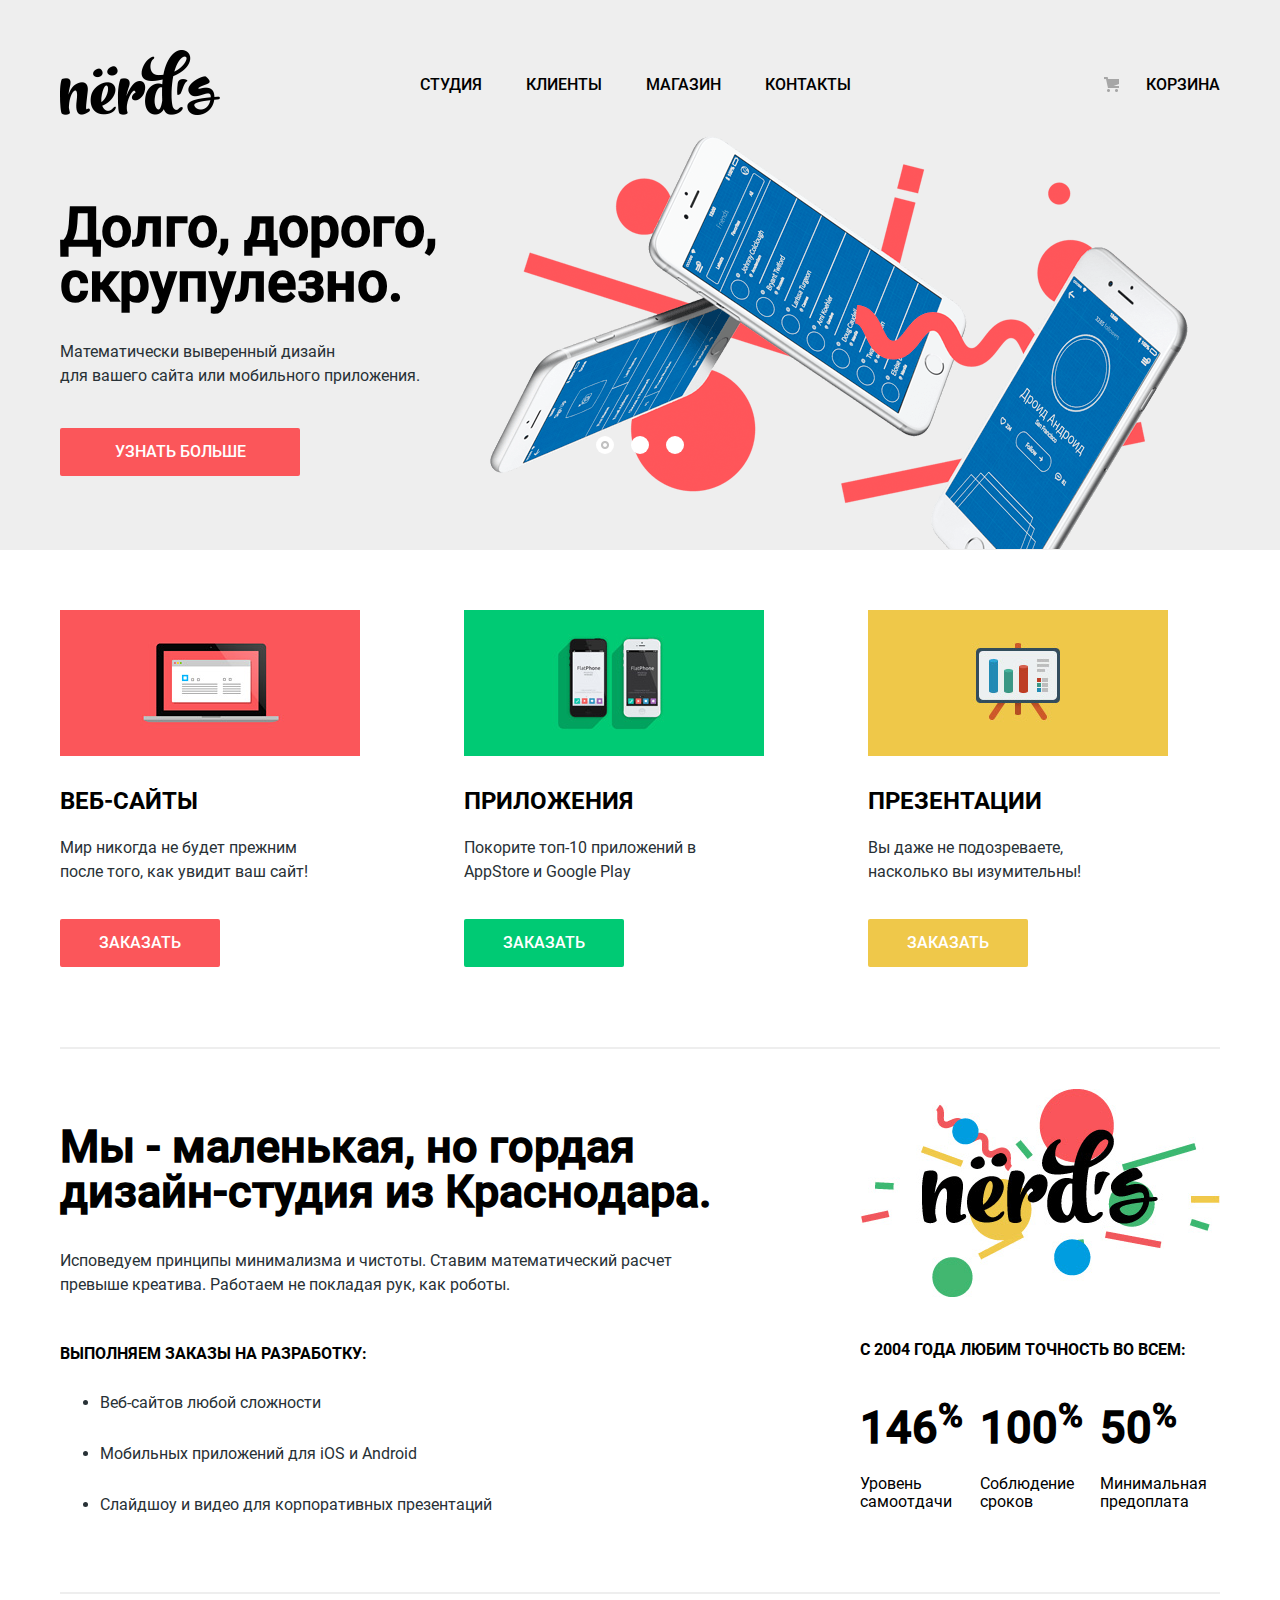
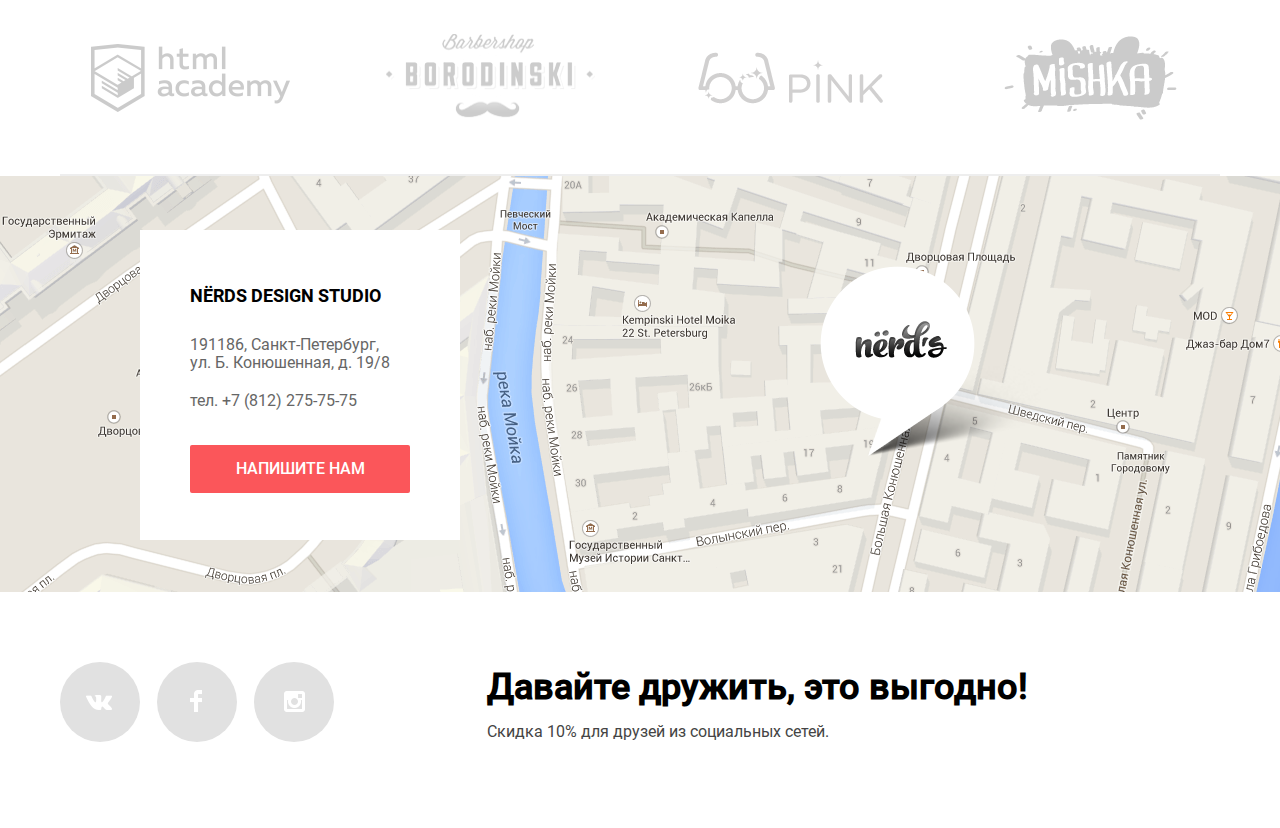
==== commit 85d5a954: "JS file was added for working with feedback form" ====
--- a/index.html
+++ b/index.html
@@ -180,16 +180,20 @@
             </header>
             <form class="write-us-form">
                 <div class="write-us-block-name">
-                    <label for="name">Ваше имя:<br><input type="text" id="name" placeholder="Представьтесь, пожалуйста"></label>
+                    <label for="name">Ваше имя:<br><input type="text" id="name" placeholder="Представьтесь, пожалуйста"
+                                                          required></label>
                 </div>
                 <div class="write-us-block-email">
-                    <label for="email">Ваш e-mail:<br><input type="text" id="email" placeholder="Для отправки ответа"></label>
+                    <label for="email">Ваш e-mail:<br><input type="text" id="email" placeholder="Для отправки ответа"
+                                                             required></label>
                 </div>
                 <div class="write-us-block-text">
-                    <label for="letter-text">Текст письма:<br><textarea id="letter-text" placeholder="В свободной форме" rows="6"></textarea></label>
+                    <label for="letter-text">Текст письма:<br><textarea id="letter-text" placeholder="В свободной форме"
+                                                                        rows="6" required></textarea></label>
                 </div>
                 <button type="submit" class="btn btn-red">Отправить</button>
             </form>
         </div>
+        <script src="js/main.js"></script>
     </body>
 </html>--- a/css/style.css
+++ b/css/style.css
@@ -455,6 +455,7 @@
 }
 
 .social-media-network {
+    cursor: pointer;
     background-color: #e1e1e1;
     display: inline-block;
     width: 80px;
@@ -529,13 +530,19 @@
 }
 
 .write-us-block {
+    display: none;
     z-index: 1000;
     position: fixed;
+    top: 0;
+    left: 0;
+    bottom: 0;
+    right: 0;
     margin: auto;
     width: 760px;
     height: 510px;
     padding: 70px 100px 10px;
     box-shadow: 0 20px 40px rgba(0,0,0,0.75);
+    background-color: white;
 }
 
 .write-us-block header {
@@ -629,6 +636,11 @@
     border: none;
     border-radius: 2px;
     cursor: pointer;
+    outline: none;
+}
+
+.write-us-block-show {
+    display: block;
 }
 
 .write-us-block form {
@@ -1121,7 +1133,7 @@
 .page-current {
     background-color: white;
     border: 3px solid #dbdbdb;
-    padding: 13px 15px;
+    padding: 13px 17px;
 }
 
 .write-us-block h1 {
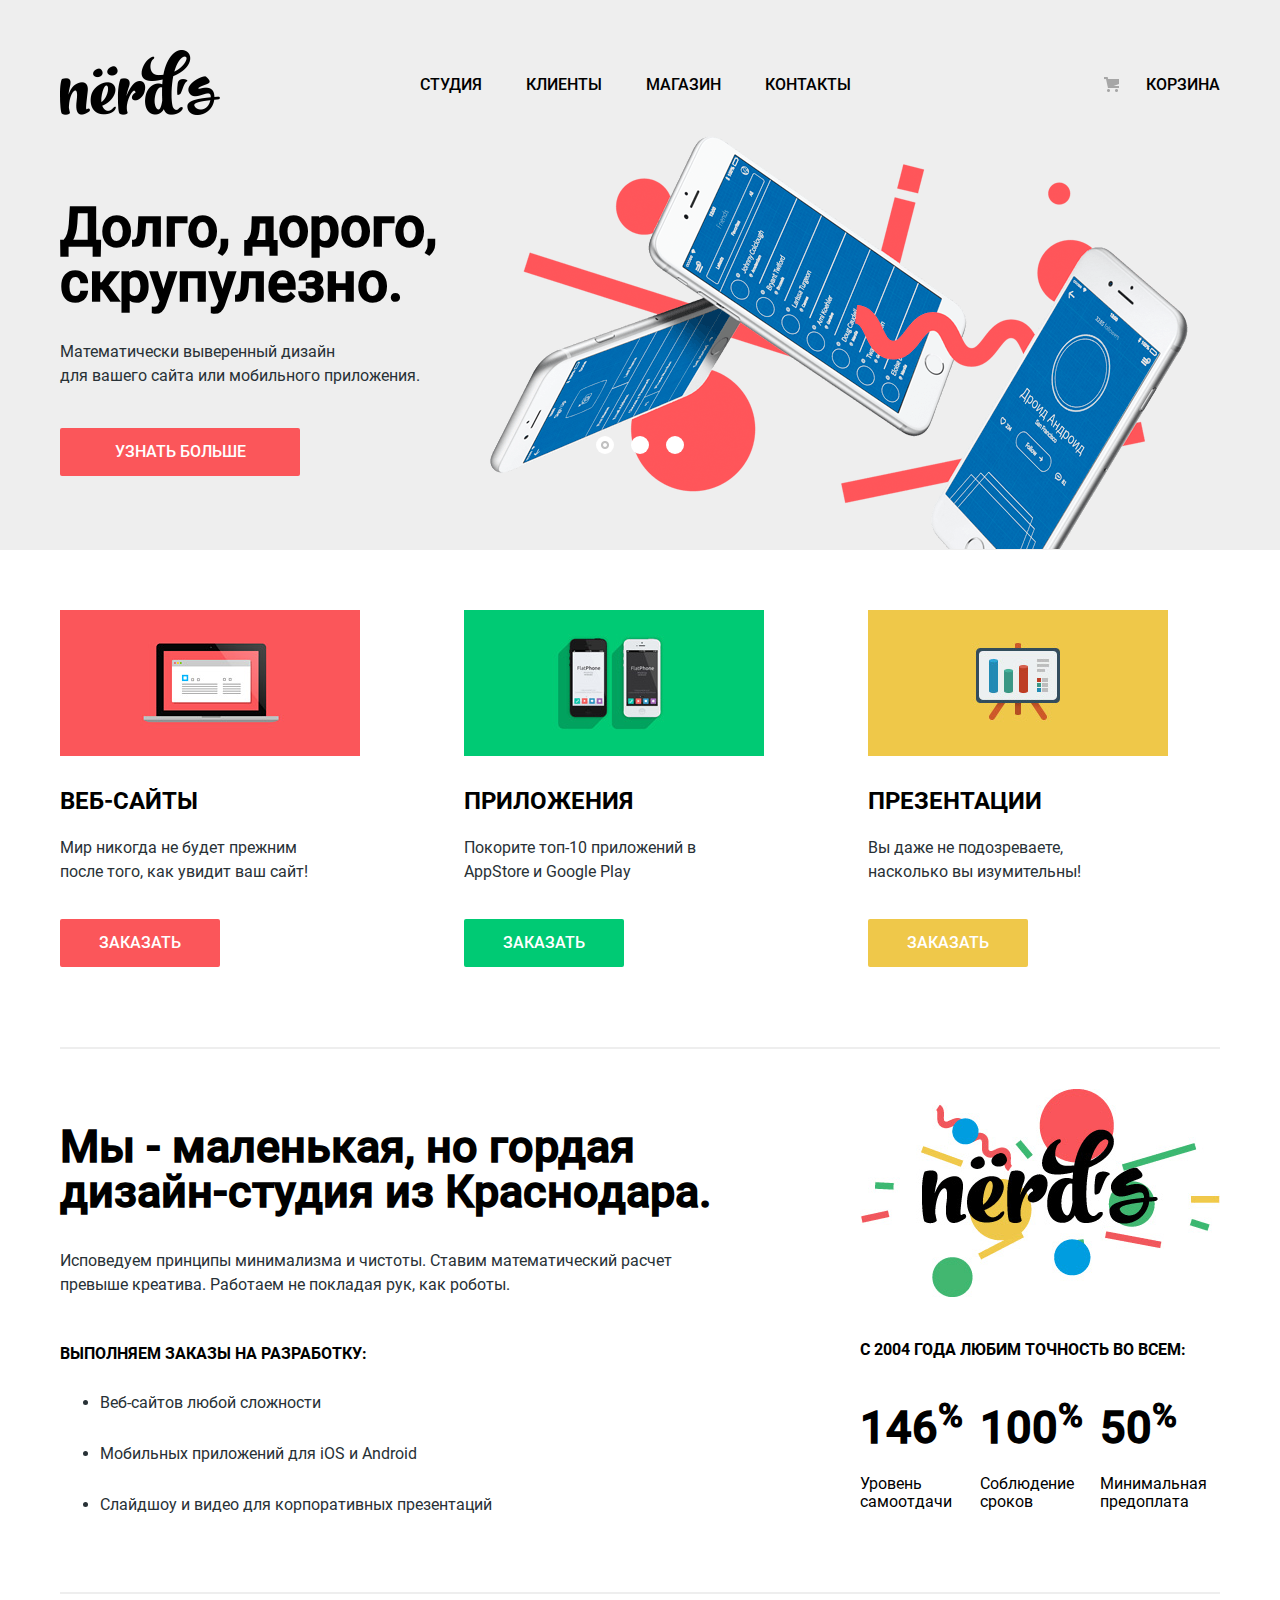
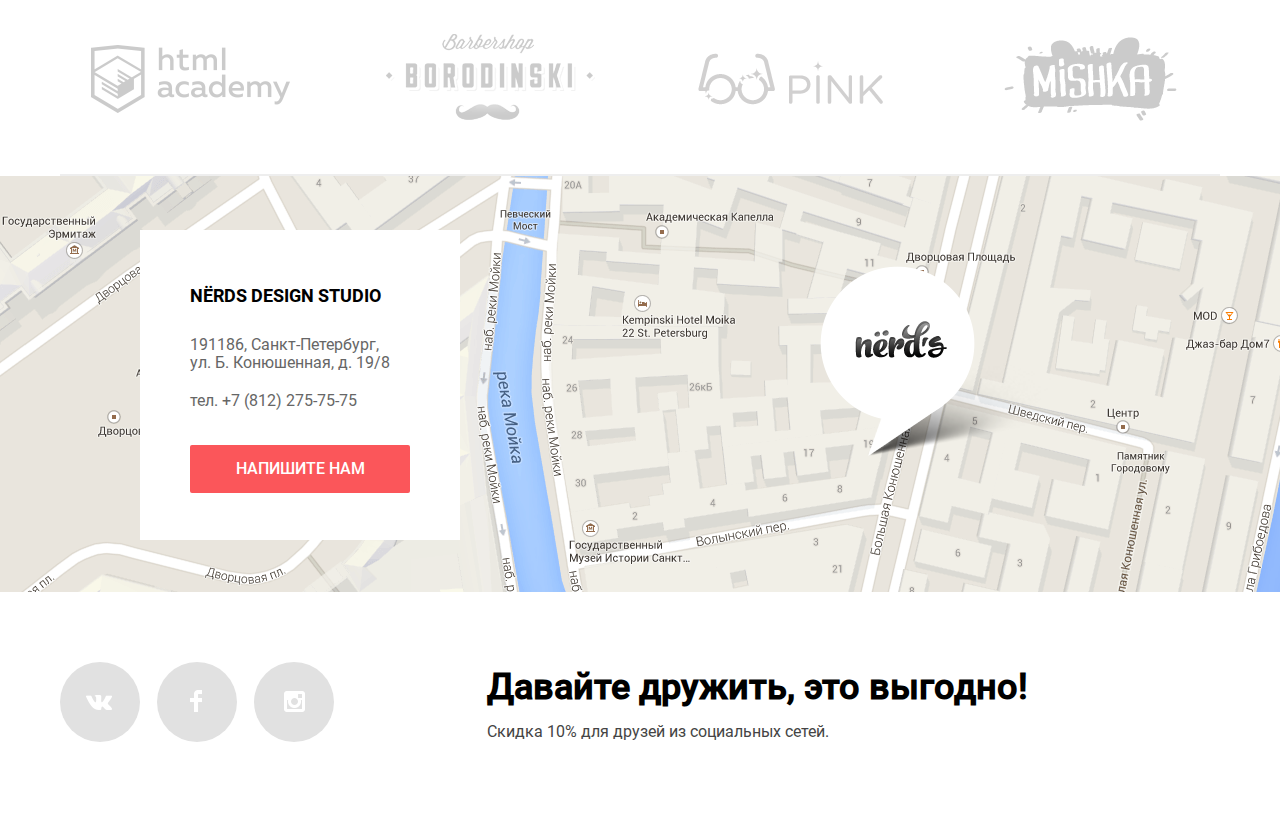
==== commit 1b24c175: "Popup error was fixed and alt attributes for images were added" ====
--- a/index.html
+++ b/index.html
@@ -110,7 +110,7 @@
                     </div>
                     <div class="about-us-right">
                         <div class="about-us-logo">
-                            <img src="img/nerds-illustration.png" width="360" height="208">
+                            <img src="img/nerds-illustration.png" width="360" height="208" alt="Nerds">
                         </div>
                         <h3>С 2004 года любим точность во всем:</h3>
                         <section class="about-us-stats">
@@ -131,16 +131,18 @@
                 </div>
                 <div class="our-projects">
                     <div class="our-projects-item our-project-htmlacademy">
-                        <a href="https://htmlacademy.ru"><img src="img/projects/logo-1.png" width="199" height="68"></a>
+                        <a href="https://htmlacademy.ru"><img src="img/projects/logo-1.png" width="199" height="68"
+                                                              alt="HTML Academy"></a>
                     </div
                     ><div class="our-projects-item our-project-barbershop">
-                        <a href="https://vidtv.github.io/barbershop/"><img src="img/projects/logo-2.png" width="209" height="87"></a>
+                    <a href="https://vidtv.github.io/barbershop/"><img src="img/projects/logo-2.png" width="209"
+                                                                       height="90" alt='Барбершоп "Бородинский"'></a>
                     </div
                     ><div class="our-projects-item our-project-pink">
-                        <a href="#"><img src="img/projects/logo-3.png" width="185" height="52"></a>
+                    <a href="#"><img src="img/projects/logo-3.png" width="185" height="52" alt="Pink"></a>
                     </div
                     ><div class="our-projects-item our-project-mishka">
-                        <a href="#"><img src="img/projects/logo-4.png" width="173" height="84"></a>
+                    <a href="#"><img src="img/projects/logo-4.png" width="173" height="84" alt="Мишка"></a>
                     </div>
                 </div>
             </div>
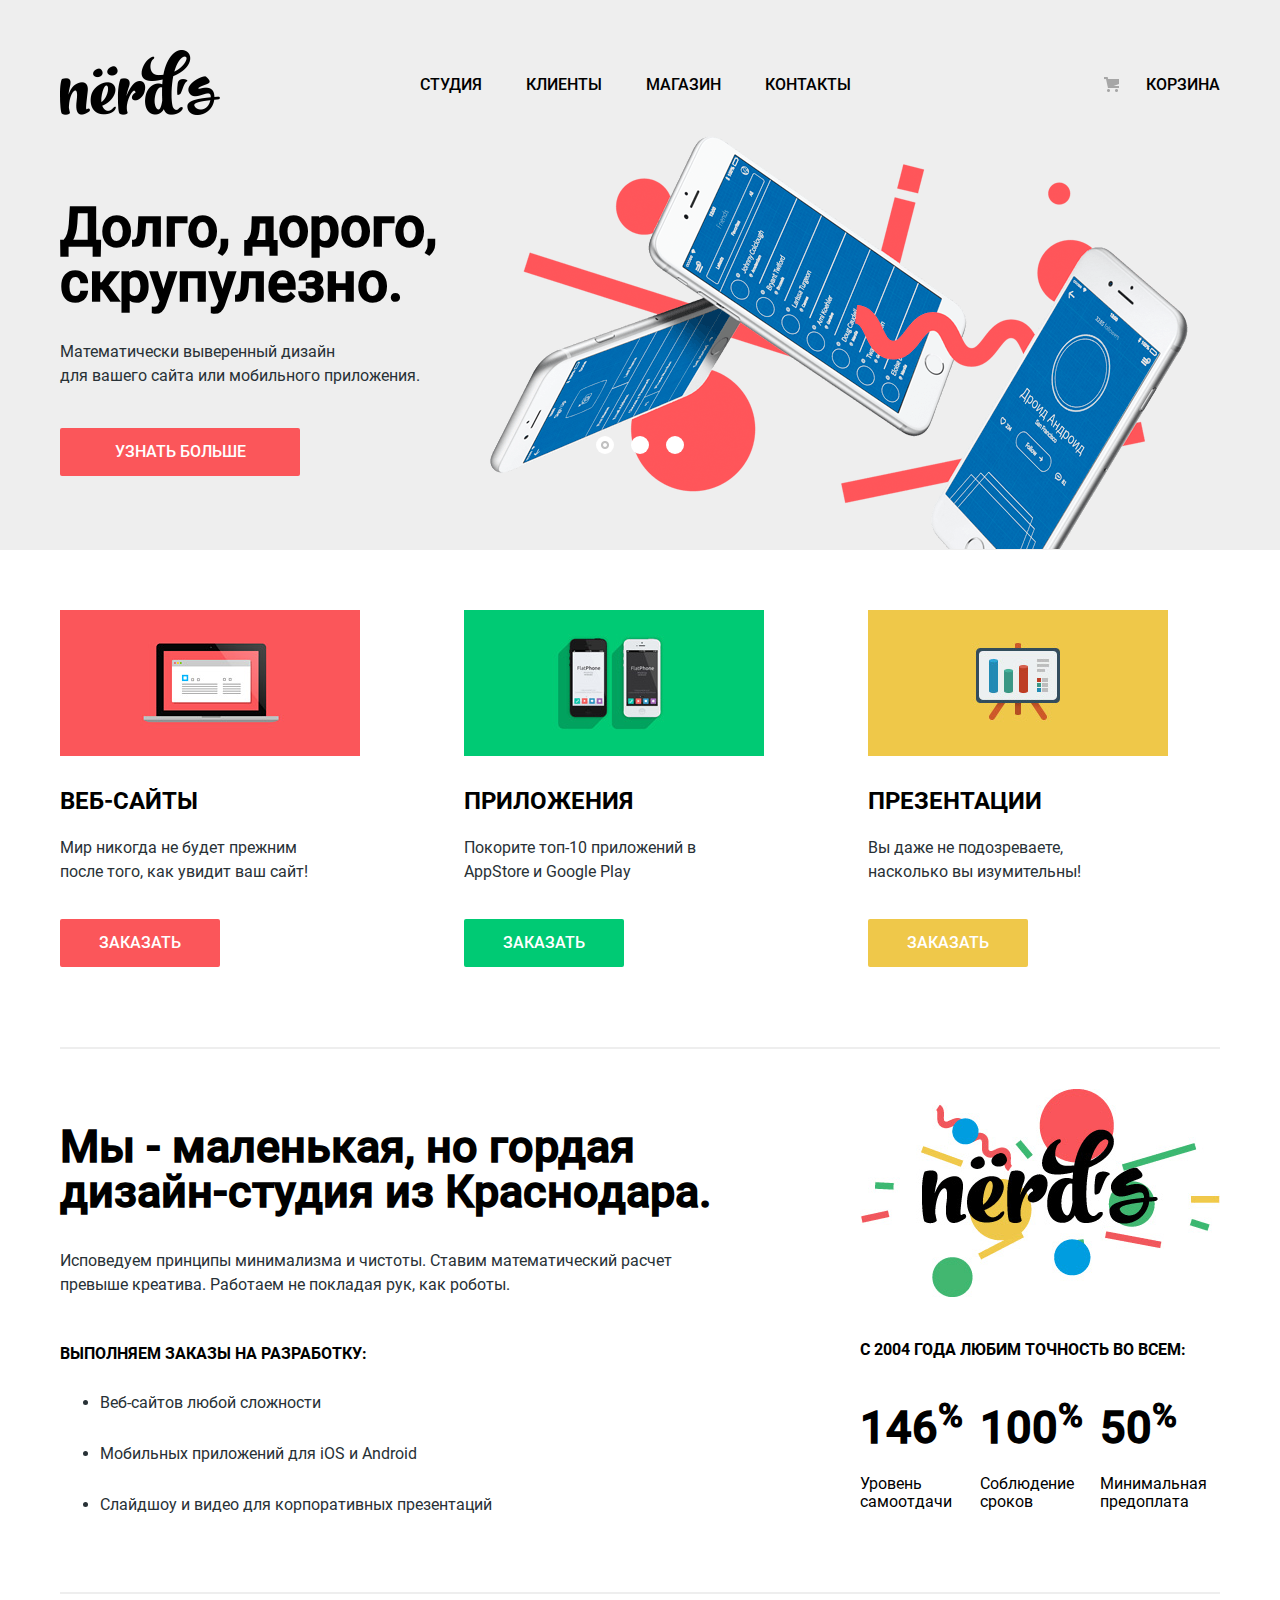
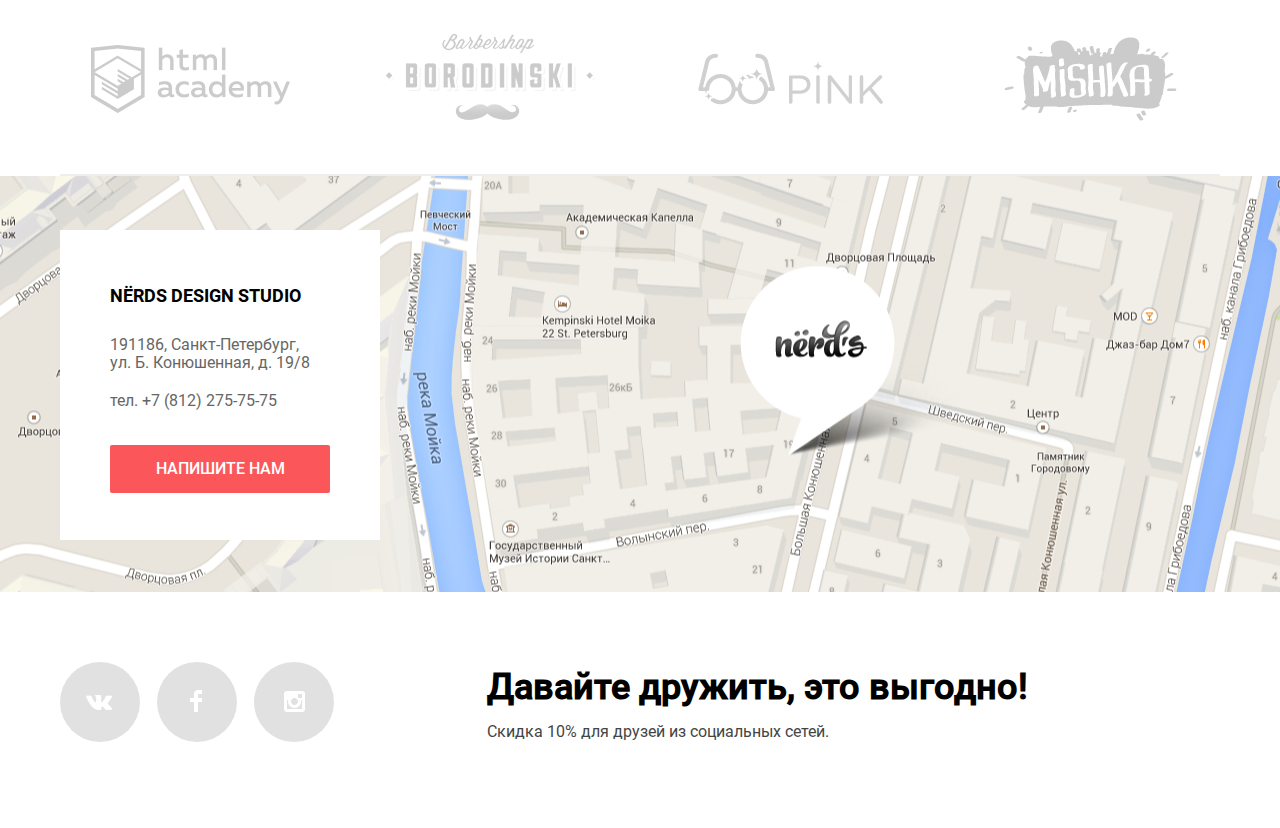
==== commit ab860787: "Fixed problem with horizontal scroll on 1200-1440px display width" ====
--- a/index.html
+++ b/index.html
@@ -146,7 +146,7 @@
                     </div>
                 </div>
             </div>
-            <div class="contacts container">
+            <div class="contacts">
                 <div class="container">
                     <article class="contacts-list">
                         <h3>Nёrds design studio</h3>
--- a/css/style.css
+++ b/css/style.css
@@ -396,21 +396,7 @@
 .contacts {
     position: relative;
     height: 416px;
-    background-image: url("../img/map.png");
-}
-
-.contacts::before {
-    width: 231px;
-    height: 190px;
-    left: 820px;
-    top: 90px;
-    position: absolute;
-    content: "";
-    background-image: url("../img/map-marker.png");
-}
-
-.contacts.container {
-    width: 1440px;
+    background: url("../img/map.png") center no-repeat;
     margin: 0 auto 60px;
     padding: 0;
 }
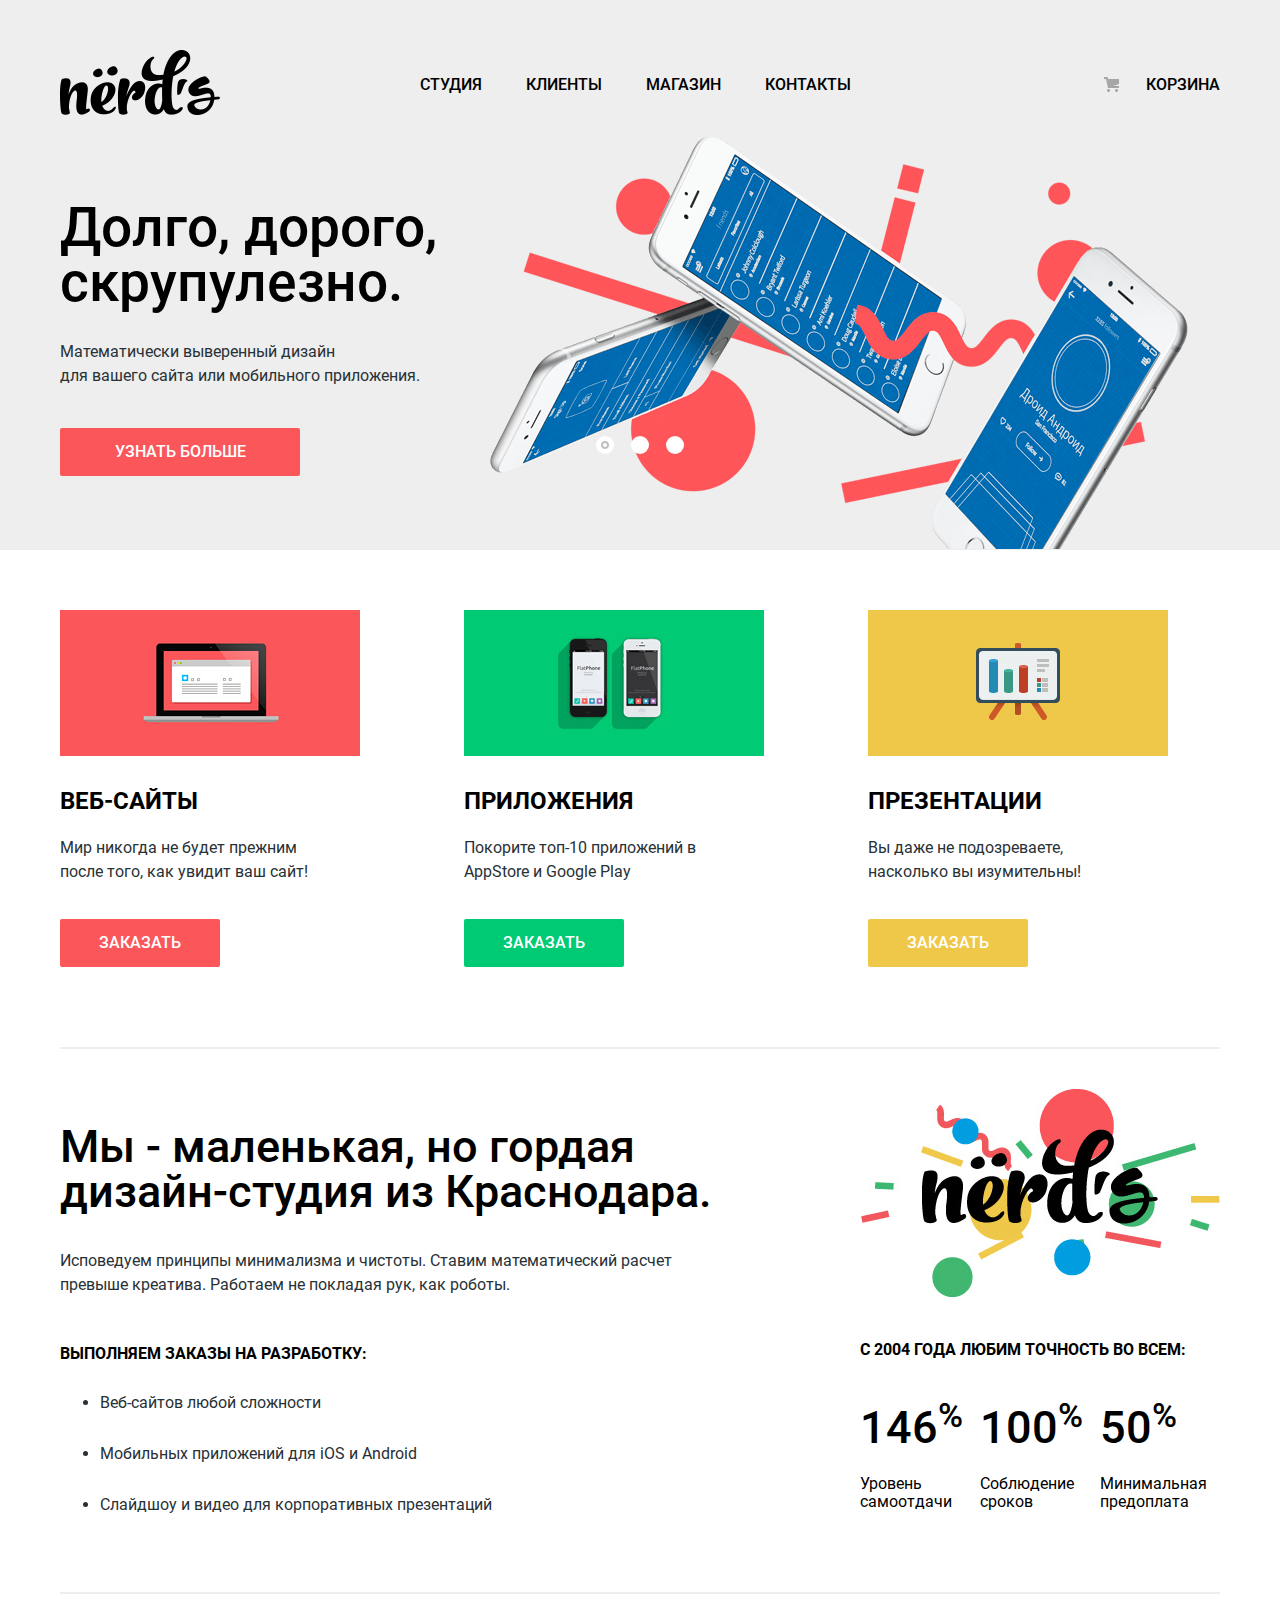
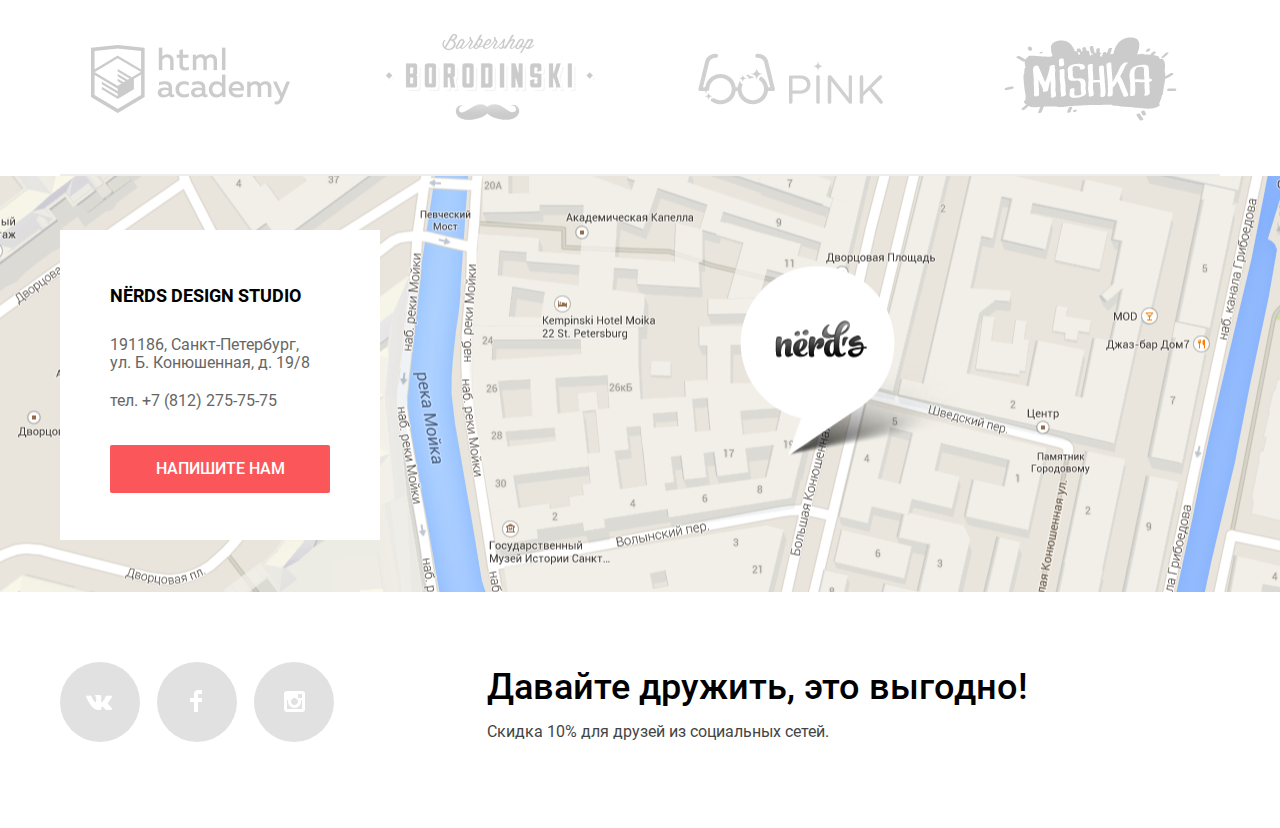
==== commit 6bdbca2e: "Bugfixes of index page" ====
--- a/index.html
+++ b/index.html
@@ -52,22 +52,17 @@
                             <a class="btn btn-red" href="#">Узнать больше</a>
                         </div>
                         <div class="slide slide2">
-                            <div class="slide-information">
-                                <h1>Любим математику как никто другой</h1>
-                                <p class="slide-description">Никакого креатива, только математические формулы для
-                                    расчета
+                            <h1>Любим математику как никто другой</h1>
+                            <p class="slide-description">Никакого креатива, только математические формулы для
+                                расчета
                                     идеальных пропорций.</p>
-                                <a class="btn btn-red" href="#">Узнать больше</a>
-                            </div>
+                            <a class="btn btn-red" href="#">Узнать больше</a>
                         </div>
                         <div class="slide slide3">
-                            <div class="slide-information">
-                                <h1>Только ночь, только хардкор</h1>
-                                <p class="slide-description">Работать днем, как все? Мы против этого. <br>Ближе к
-                                    полуночи
-                                    работа только начинается.</p>
-                                <a class="btn btn-red" href="#">Узнать больше</a>
-                            </div>
+                            <h1>Только ночь, только хардкор</h1>
+                            <p class="slide-description">Работать днем, как все? Мы против этого. <br>Ближе к
+                                полуночи работа только начинается.</p>
+                            <a class="btn btn-red" href="#">Узнать больше</a>
                         </div>
                     </div>
                 </div>
--- a/css/style.css
+++ b/css/style.css
@@ -129,7 +129,8 @@
 .slider {
     position: relative;
     width: 100%;
-    height: 430px;
+    min-height: 430px;
+    overflow: paged-x;
 }
 
 .slides {
@@ -172,6 +173,11 @@
     margin-bottom: 20px;
 }
 
+/* для корректного отображения заголовков в FF */
+h1, h2, h3 {
+    font-weight: inherit;
+}
+
 .slide-description {
     padding: 10px;
     padding-left: 0;
@@ -267,9 +273,10 @@
     display: inline-block;
     margin-right: 100px;
     width: 300px;
-}
-
-.feature-item:last-child {
+    vertical-align: top;
+}
+
+.feature-item:nth-child(3n) {
     margin-right: 0;
 }
 
@@ -385,7 +392,7 @@
     opacity: 0.1;
 }
 
-.our-projects-item:last-child {
+.our-projects-item:nth-child(4n) {
     margin-right: 0;
 }
 
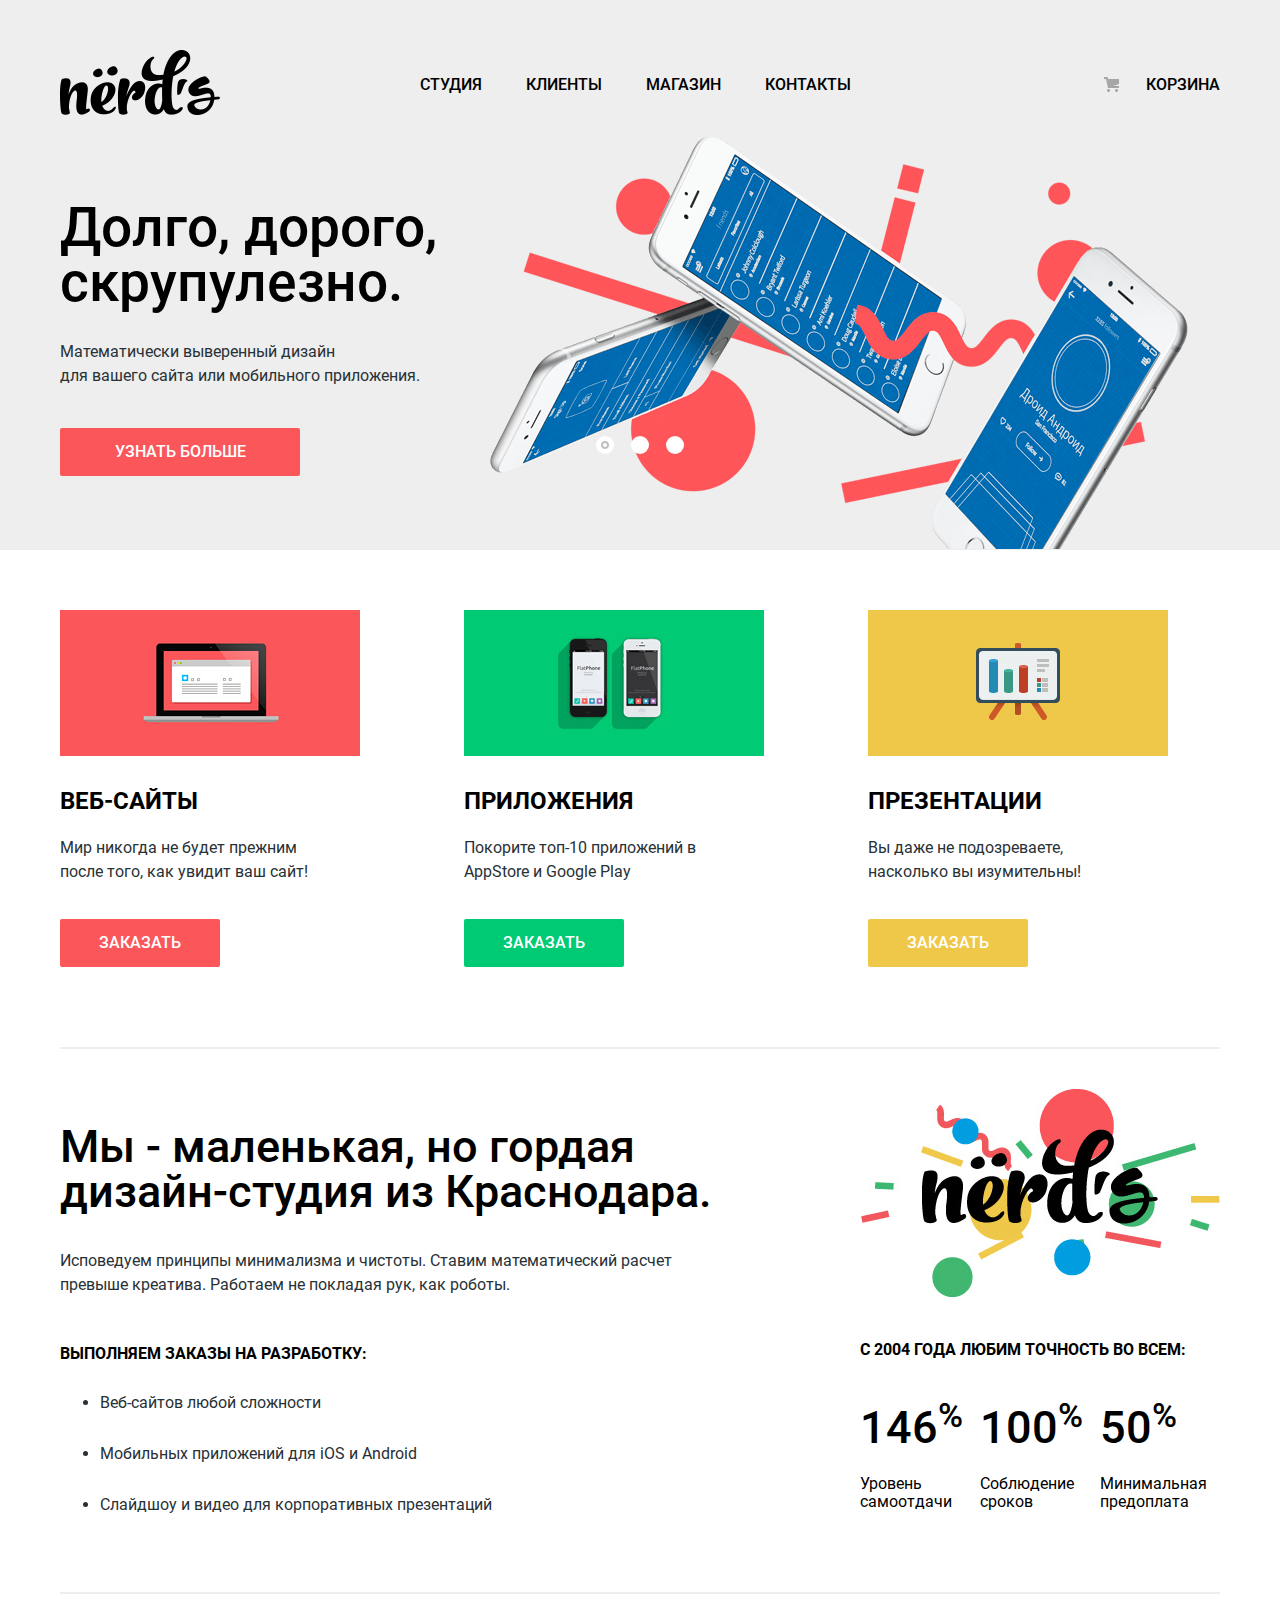
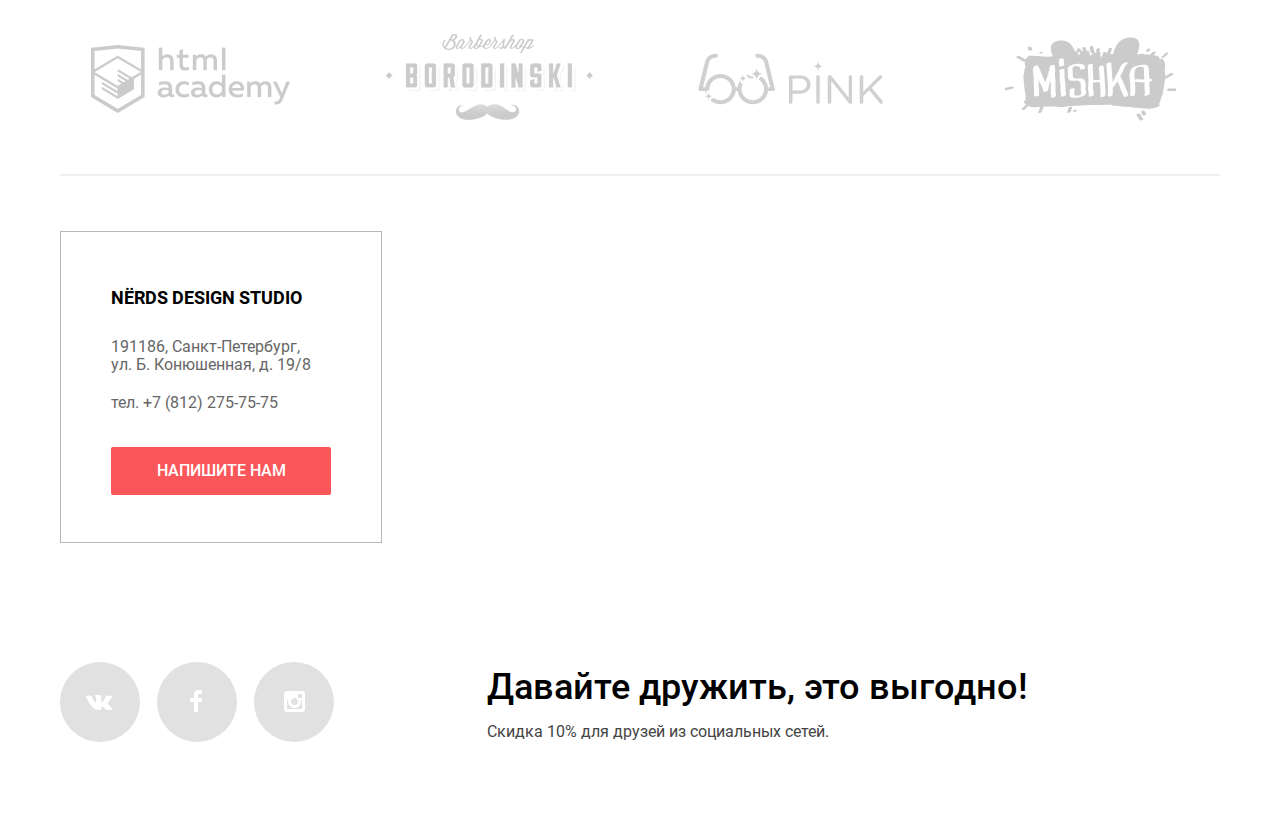
==== commit f43ae01a: "Fixed error with balloon on Yandex maps" ====
--- a/index.html
+++ b/index.html
@@ -5,6 +5,11 @@
         <title>Nerds</title>
         <link href="css/normalize.css" rel="stylesheet">
         <link href="css/style.css" rel="stylesheet">
+        <script src="https://api-maps.yandex.ru/2.1/?apikey=7c100492-1337-4222-9606-31ed9ffebff3&load=package.full&lang=ru_RU&onload=init"
+                type="text/javascript">
+        </script>
+        <script type="text/javascript" src="js/init.js">
+        </script>
     </head>
     <body>
         <header>
@@ -143,6 +148,7 @@
             </div>
             <div class="contacts">
                 <div class="container">
+                    <div id="YMapsID" style="width: 1160px; height: 416px;"></div>
                     <article class="contacts-list">
                         <h3>Nёrds design studio</h3>
                         <p class="contacts-address">191186, Санкт-Петербург, <br>ул. Б. Конюшенная, д. 19/8</p>
--- a/css/style.css
+++ b/css/style.css
@@ -403,7 +403,6 @@
 .contacts {
     position: relative;
     height: 416px;
-    background: url("../img/map.png") center no-repeat;
     margin: 0 auto 60px;
     padding: 0;
 }
@@ -412,8 +411,10 @@
     float: left;
     background-color: white;
     width: 220px;
-    margin-top: 54px;
     padding: 51px 50px 47px;
+    position: absolute;
+    top: 55px;
+    border: 1px #b4b9bb solid;
 }
 
 .contacts-list h3 {
@@ -434,7 +435,9 @@
 }
 
 footer.container {
-    padding: 10px 0;
+    padding-top: 10px;
+    margin-bottom: 60px;
+    position: relative;
 }
 
 footer h1 {
@@ -519,7 +522,6 @@
     font-size: 16px;
     line-height: 22px;
     color: #444444;
-    margin-bottom: 75px;
 }
 
 .write-us-block {
@@ -974,13 +976,14 @@
 }
 
 .search-paging {
-    margin-bottom: 60px;
+    margin-bottom: 50px;
 }
 
 .page-link {
     padding: 16px 20px;
     display: inline-block;
     margin-right: 10px;
+    margin-bottom: 10px;
 }
 
 .btn:active {
